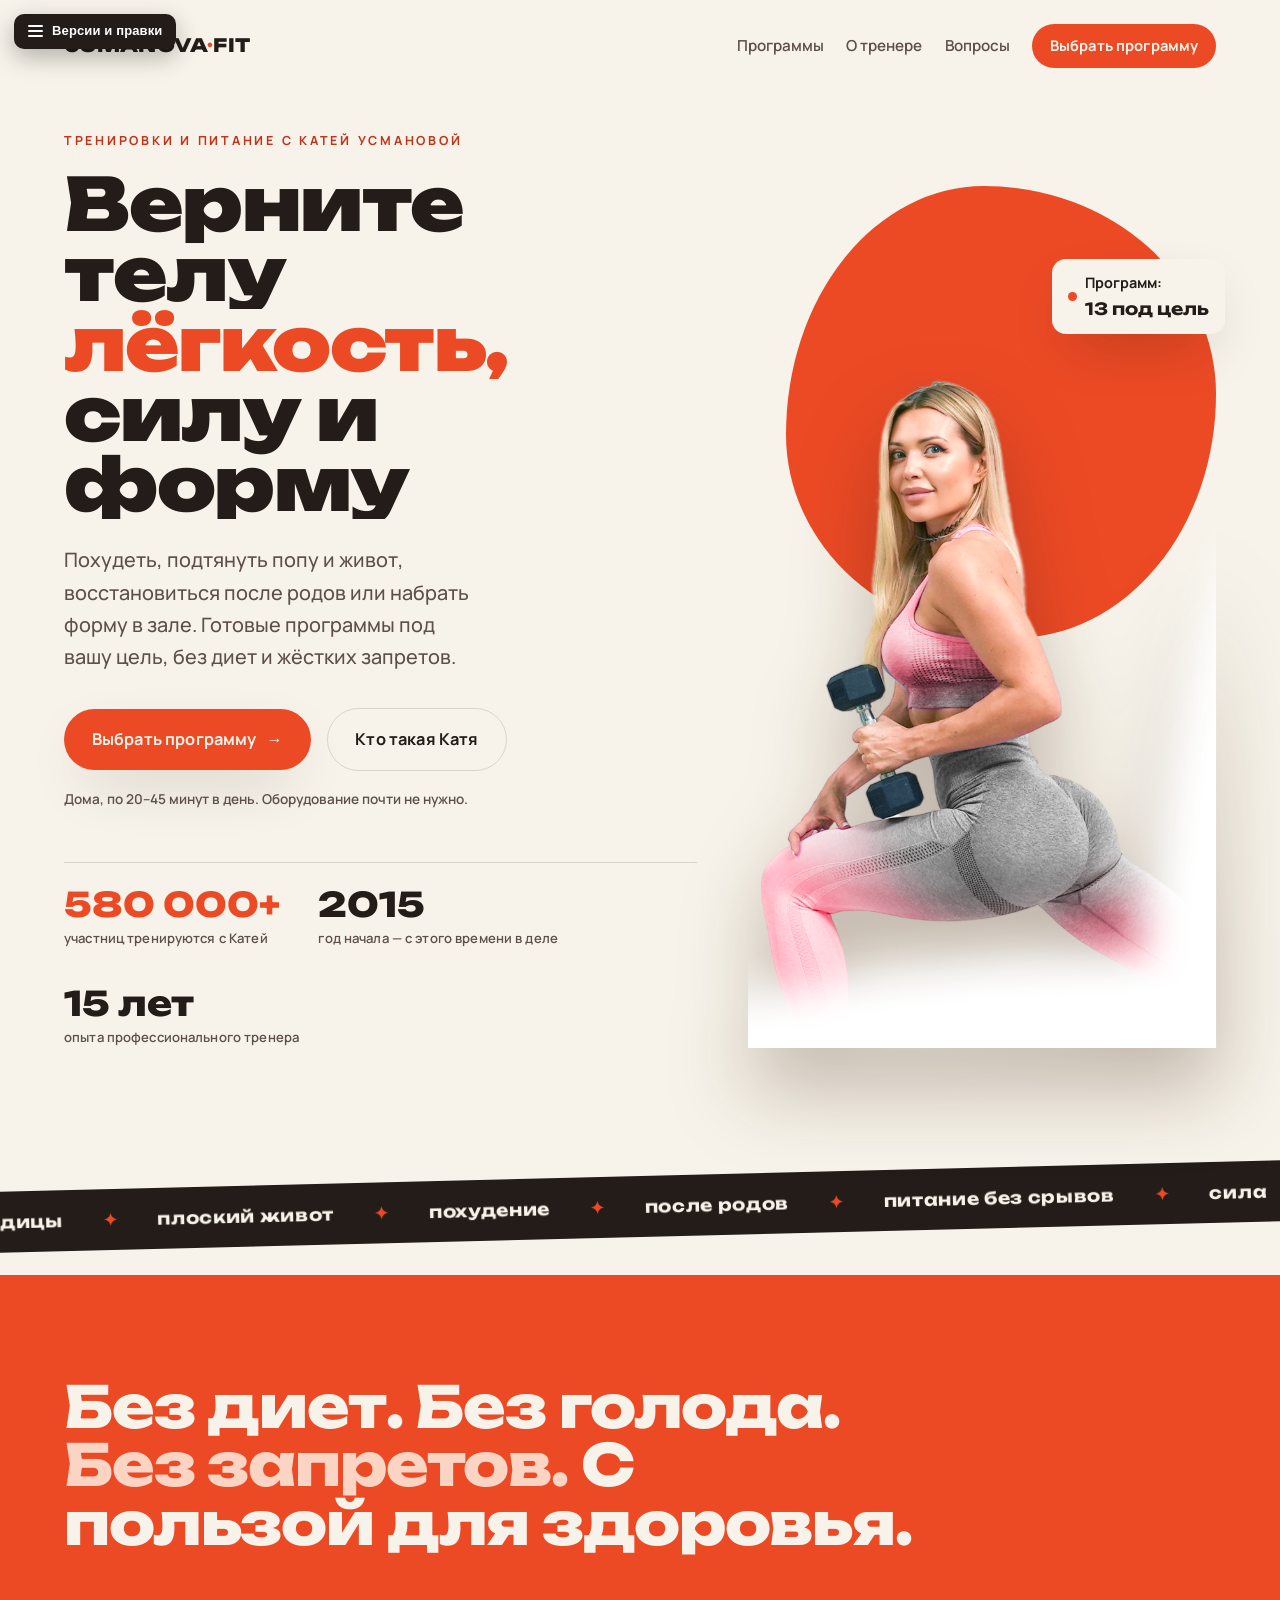
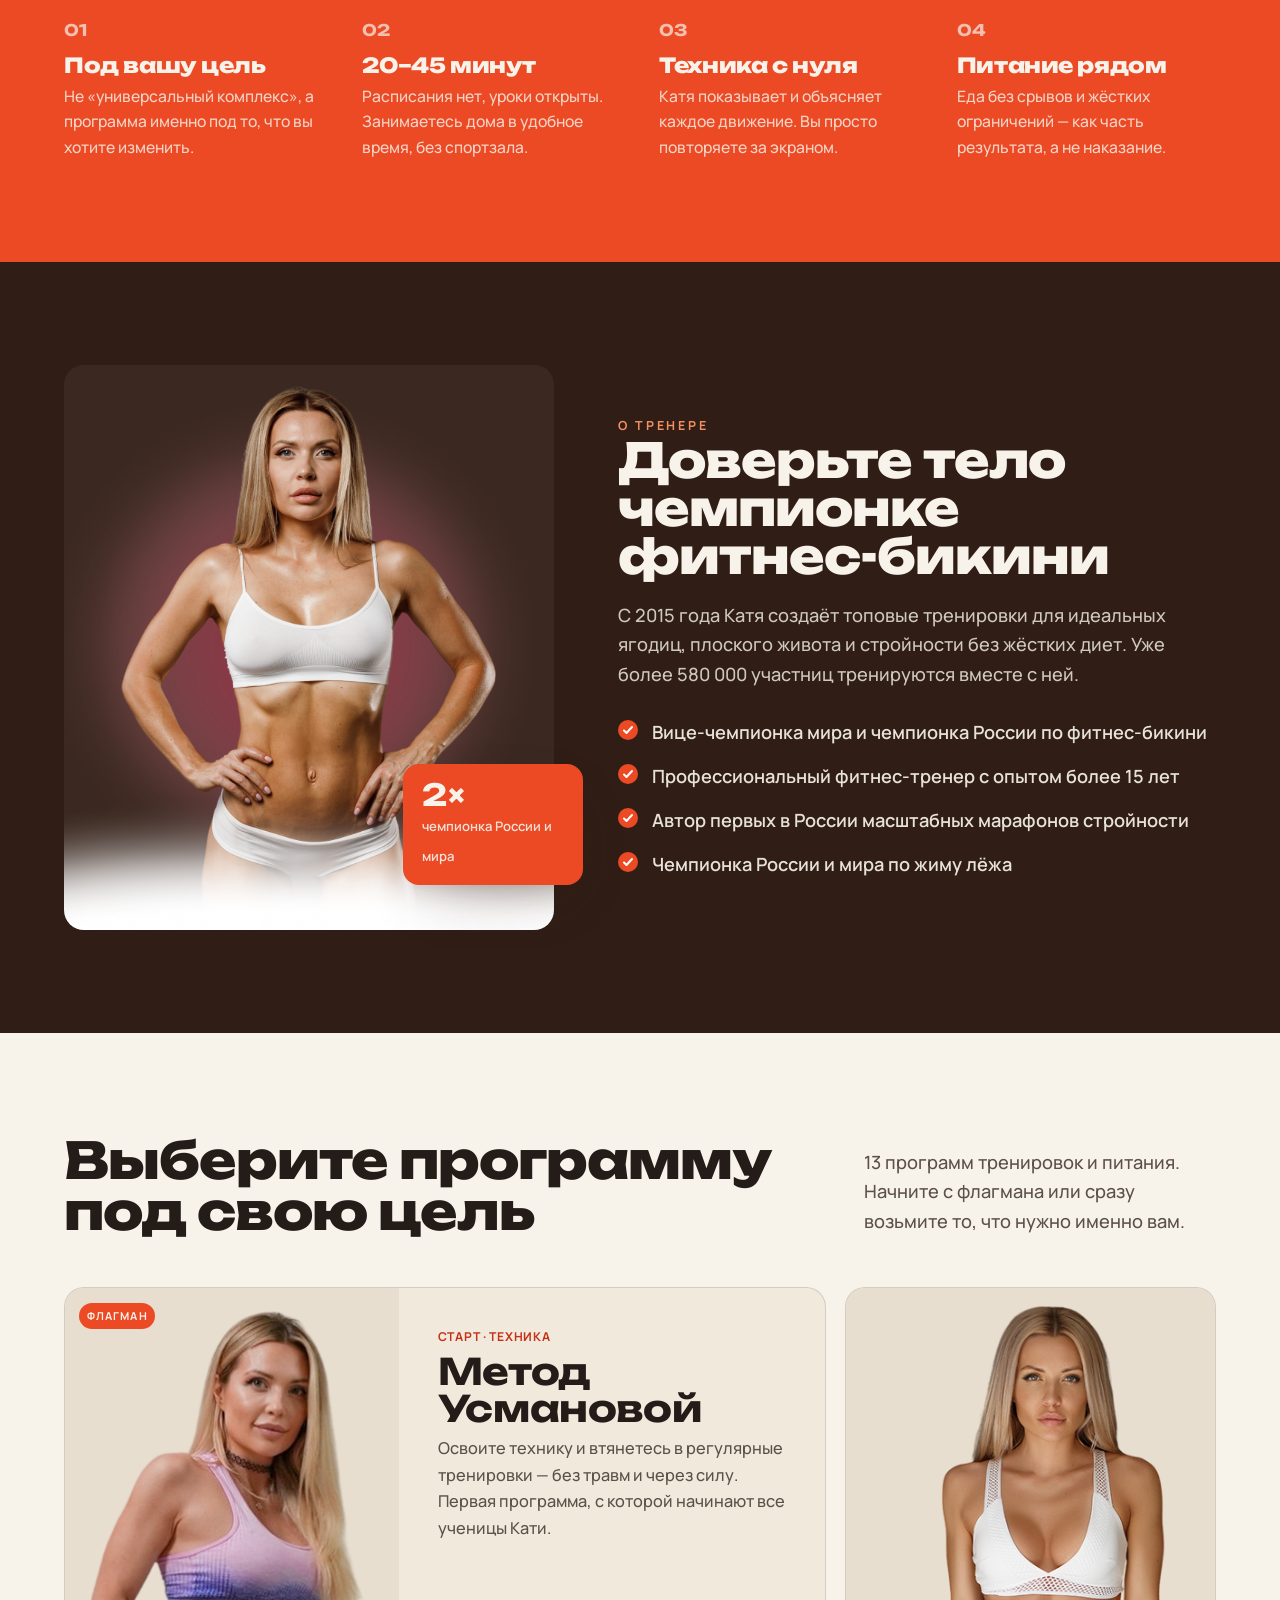
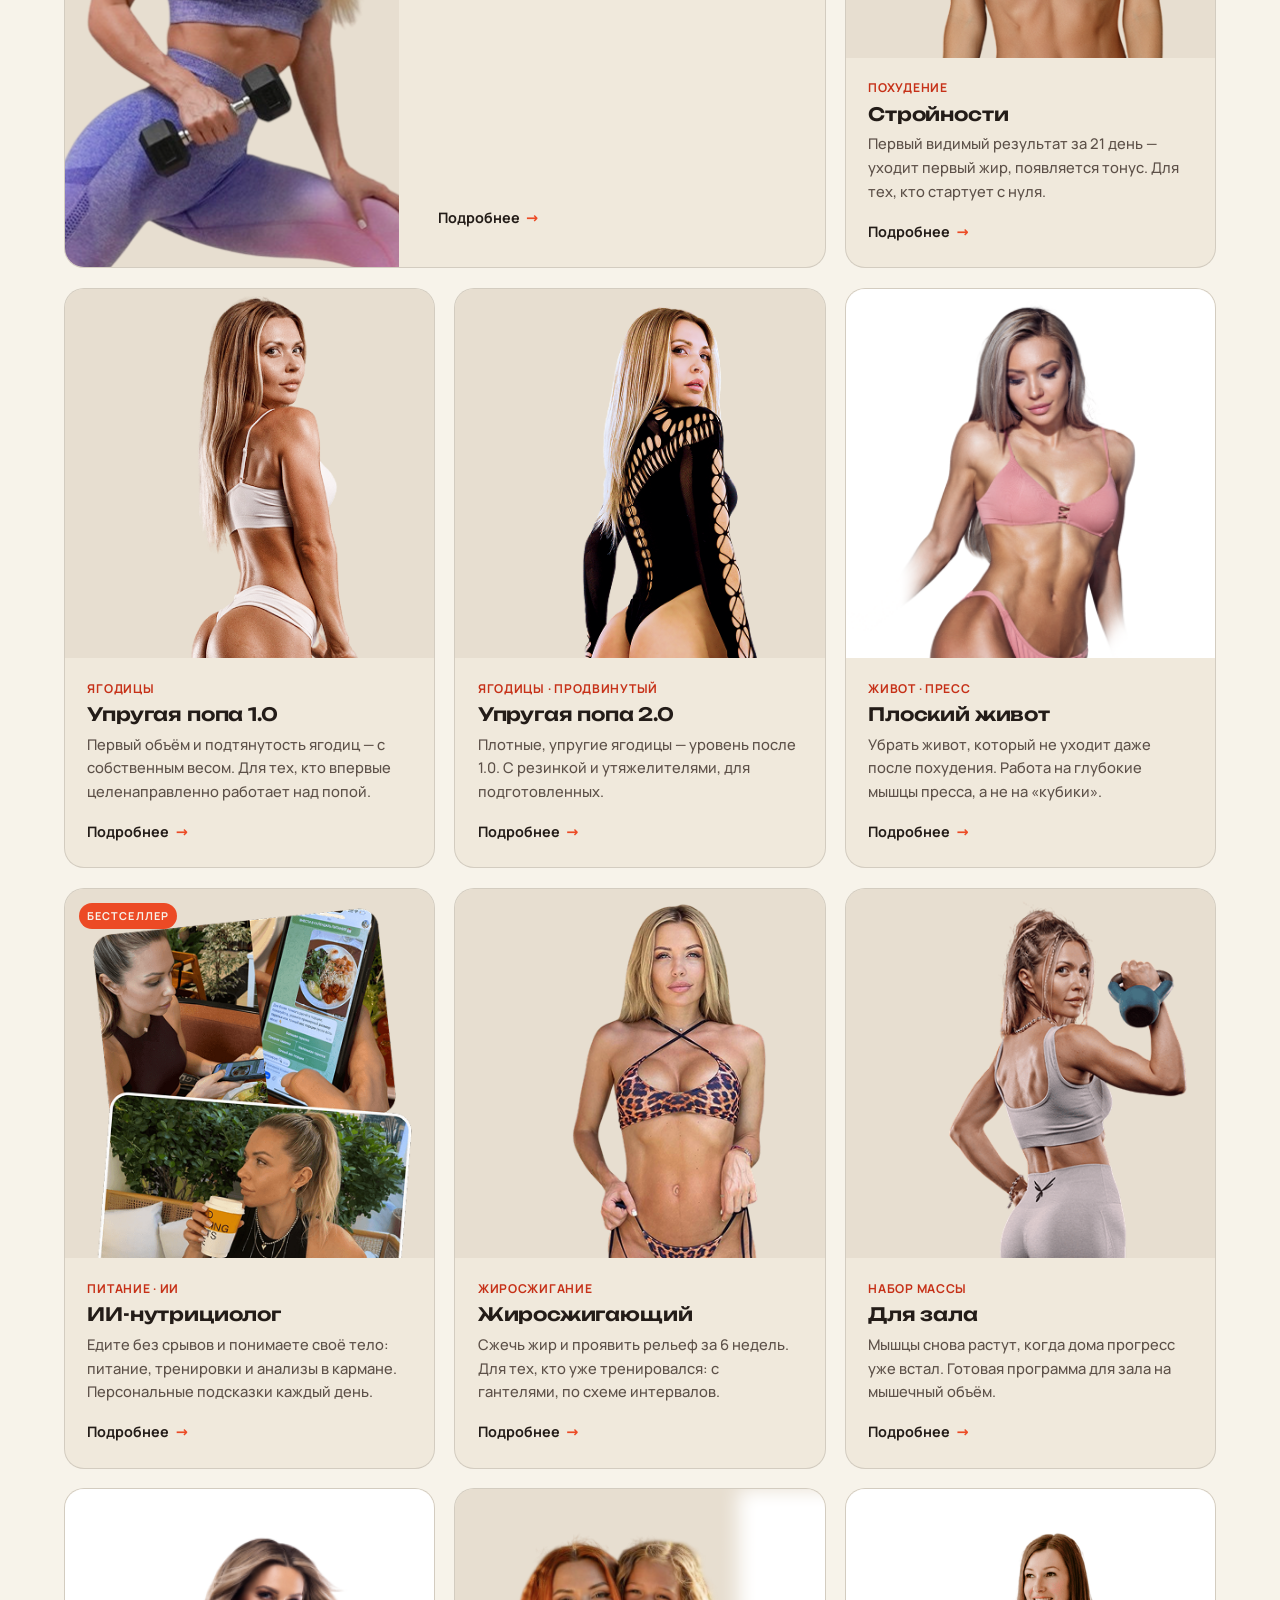
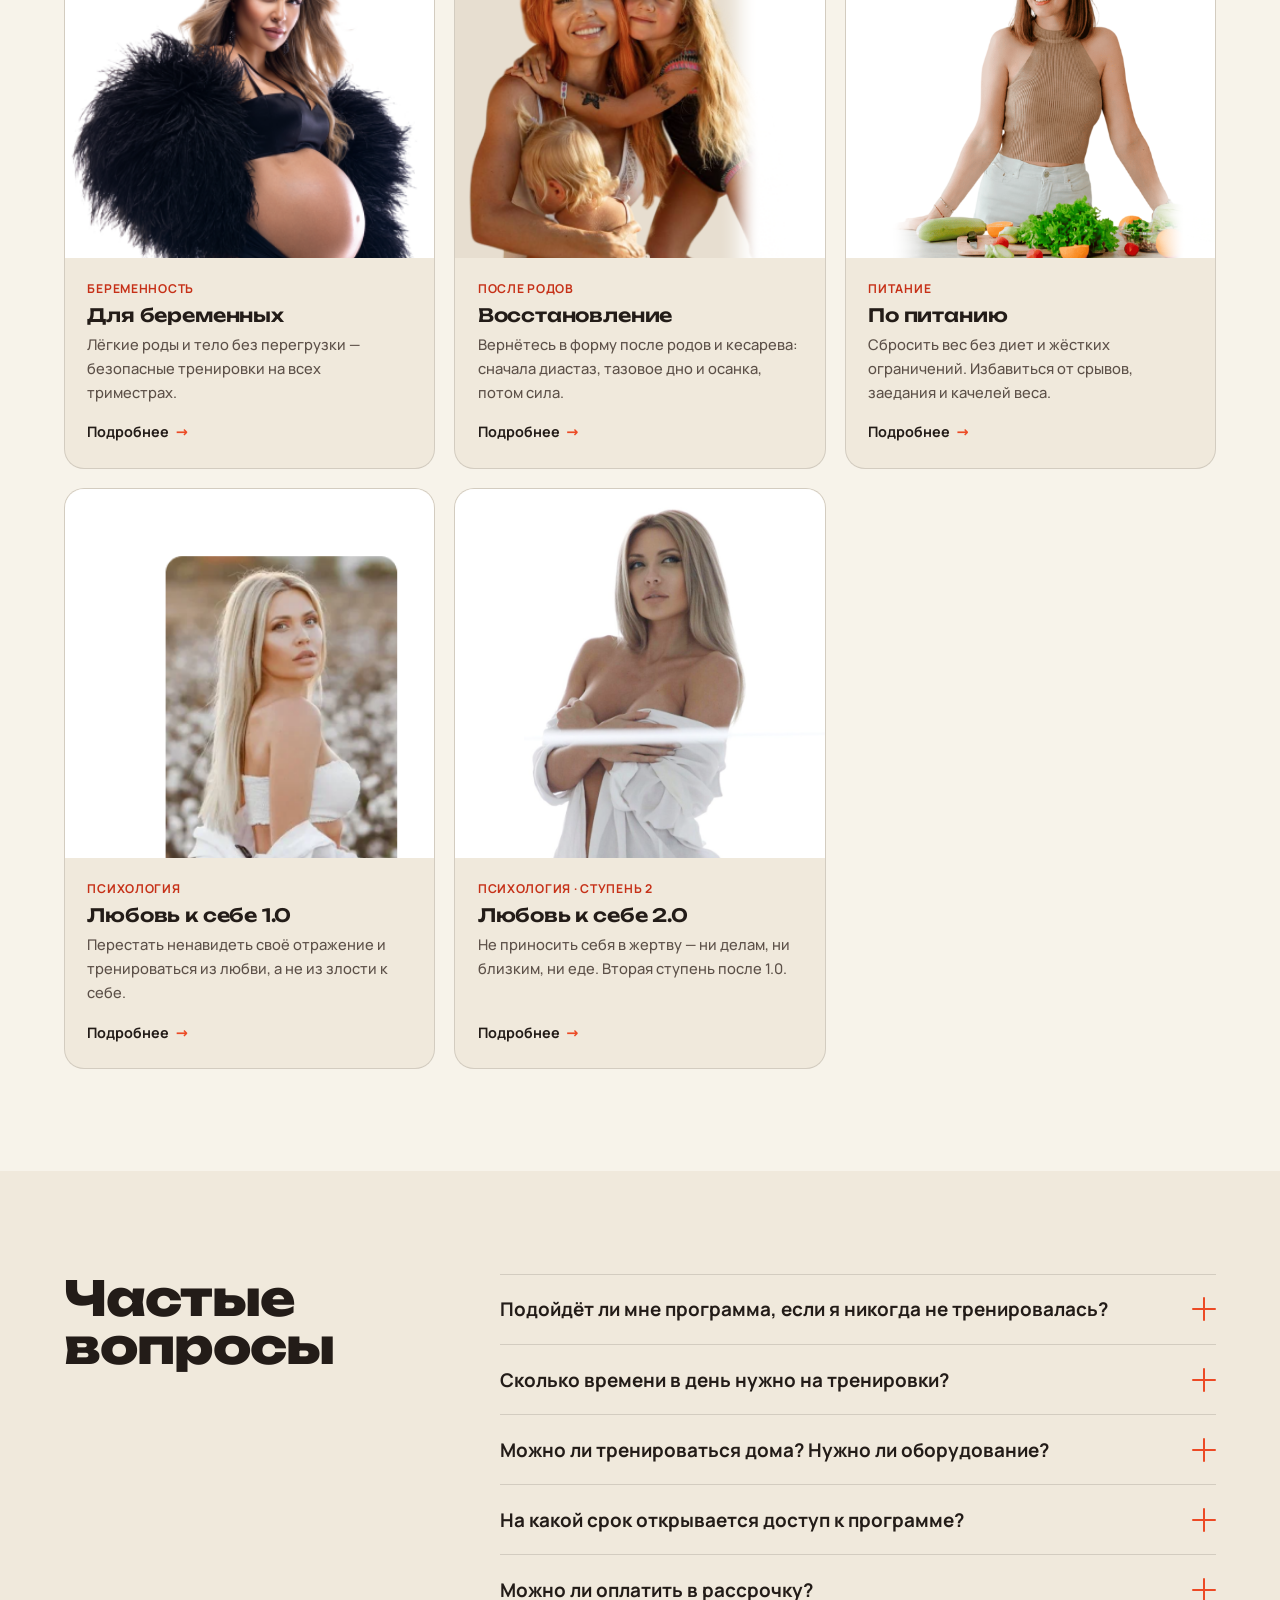
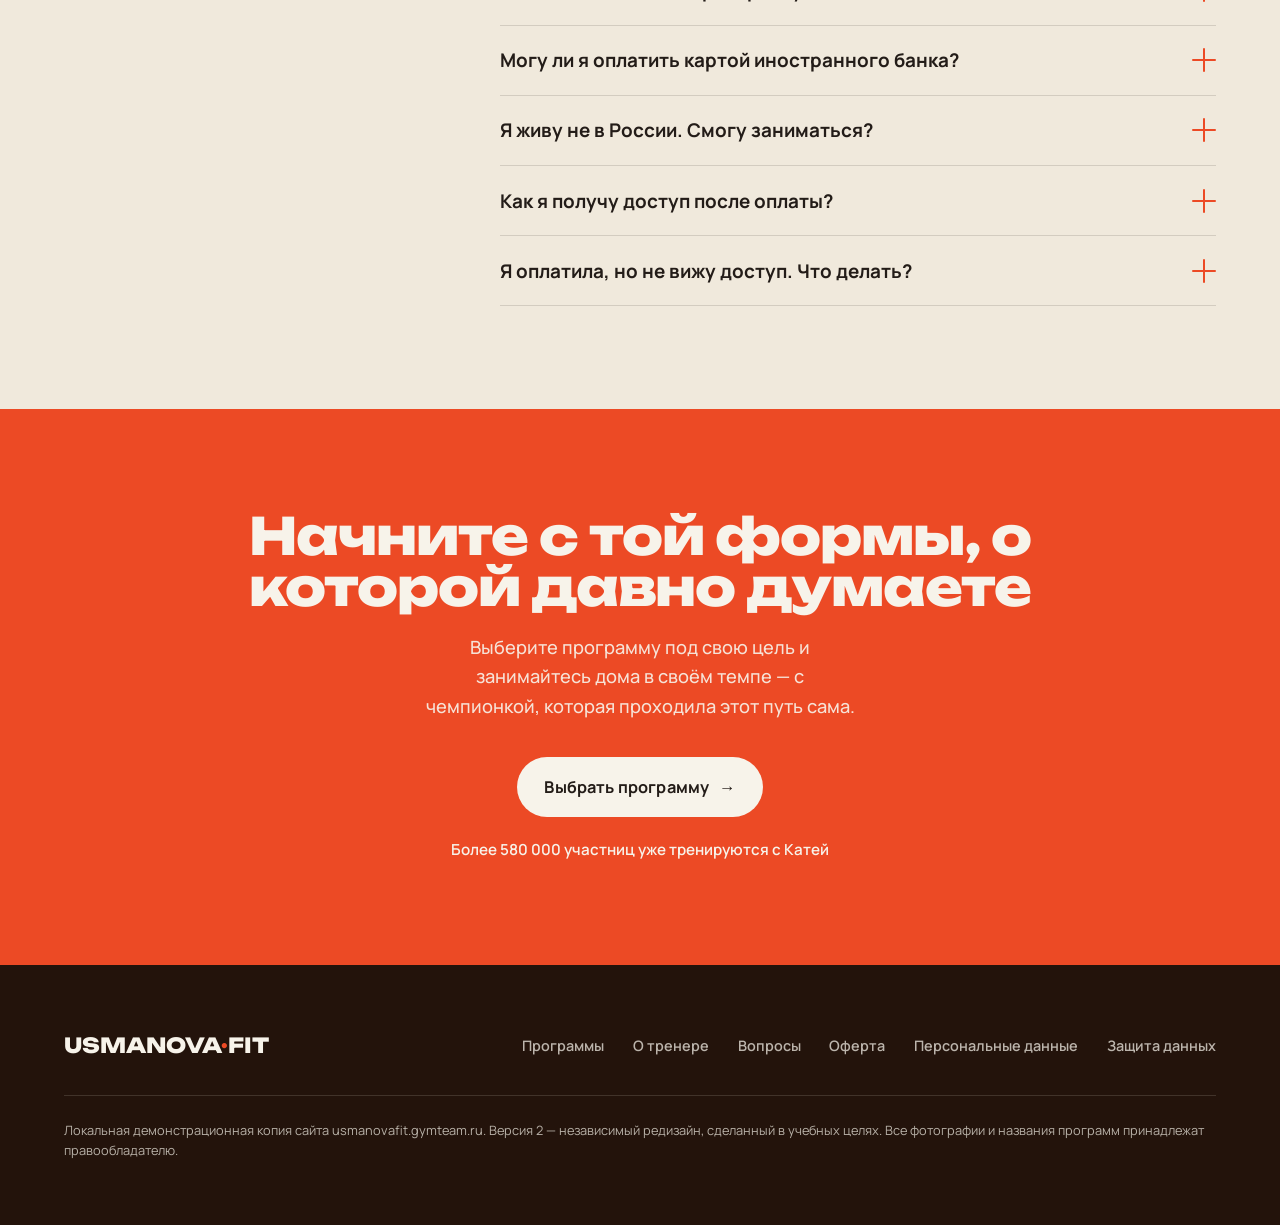
==== site/mainpage-v2.html @ 2be053d5 "Add offline mirror of usmanovafit landing plus redesigned v2 Mirror the usmanovafit.gymteam.ru landi" ====
<!DOCTYPE html>
<html lang="ru">
<head>
<meta charset="utf-8">
<meta name="viewport" content="width=device-width, initial-scale=1">
<title>USMANOVA·FIT — тренировки и питание с Катей Усмановой</title>
<meta name="description" content="Программы домашних тренировок и питания под вашу цель: похудеть, подтянуть тело, восстановиться после родов. Без диет и запретов.">
<link rel="stylesheet" href="assets/fonts/fonts.css">
<link rel="stylesheet" href="assets/v2/style.css">
</head>
<body>

<!-- ============ TOP BAR ============ -->
<header class="wrap topbar">
  <a href="#top" class="brand">USMANOVA<span>·</span>FIT</a>
  <nav class="topbar__cta">
    <a href="#programs" class="topbar__link">Программы</a>
    <a href="#about" class="topbar__link">О тренере</a>
    <a href="#faq" class="topbar__link">Вопросы</a>
    <a href="#programs" class="btn btn--flame" style="padding:.7em 1.2em; font-size:.92rem">Выбрать программу</a>
  </nav>
</header>

<!-- ============ HERO ============ -->
<section class="hero wrap" id="top">
  <div class="hero__grid">
    <div class="hero__copy">
      <p class="eyebrow rv">Тренировки и питание с Катей Усмановой</p>
      <h1 class="hero__title" style="margin-top:1.1rem">
        <span class="line rv"><span>Верните телу</span></span>
        <span class="line rv rv-d1"><span class="flame">лёгкость,</span></span>
        <span class="line rv rv-d2"><span>силу и форму</span></span>
      </h1>
      <p class="hero__lead rv rv-d2">Похудеть, подтянуть попу и живот, восстановиться после родов или набрать форму в зале. Готовые программы под вашу цель, без диет и жёстких запретов.</p>
      <div class="hero__actions rv rv-d3">
        <a href="#programs" class="btn btn--flame">Выбрать программу <span class="btn__arrow">→</span></a>
        <a href="#about" class="btn btn--ghost">Кто такая Катя</a>
      </div>
      <p class="hero__note rv rv-d3">Дома, по 20–45 минут в день. Оборудование почти не нужно.</p>
      <div class="hero__stats rv rv-d3">
        <div class="stat"><div class="stat__num flame">580 000+</div><div class="stat__lbl">участниц тренируются с Катей</div></div>
        <div class="stat"><div class="stat__num">2015</div><div class="stat__lbl">год начала — с этого времени в деле</div></div>
        <div class="stat"><div class="stat__num">15 лет</div><div class="stat__lbl">опыта профессионального тренера</div></div>
      </div>
    </div>
    <div class="hero__media rv rv-d1">
      <div class="hero__blob"></div>
      <div class="hero__tag"><span class="dot"></span><span>Программ:<br><b>13 под цель</b></span></div>
      <img class="hero__ph" src="assets/fs-thb01.getcourse.ru/thumb_4242dff038.png" alt="Катя Усманова выполняет выпад с гантелей">
    </div>
  </div>
</section>

<!-- ============ MARQUEE ============ -->
<div class="marq" aria-hidden="true">
  <div class="marq__row">
    <span>ягодицы</span><span>плоский живот</span><span>похудение</span><span>после родов</span><span>питание без срывов</span><span>сила</span><span>лёгкость</span>
    <span>ягодицы</span><span>плоский живот</span><span>похудение</span><span>после родов</span><span>питание без срывов</span><span>сила</span><span>лёгкость</span>
  </div>
</div>

<!-- ============ MANIFESTO ============ -->
<section class="manifesto">
  <div class="wrap">
    <h2 class="manifesto__big rv">Без диет. Без голода. <span class="u">Без запретов.</span> С пользой для здоровья.</h2>
    <div class="manifesto__grid">
      <div class="mcard rv rv-d1"><div class="mcard__n">01</div><h3>Под вашу цель</h3><p>Не «универсальный комплекс», а программа именно под то, что вы хотите изменить.</p></div>
      <div class="mcard rv rv-d1"><div class="mcard__n">02</div><h3>20–45 минут</h3><p>Расписания нет, уроки открыты. Занимаетесь дома в удобное время, без спортзала.</p></div>
      <div class="mcard rv rv-d2"><div class="mcard__n">03</div><h3>Техника с нуля</h3><p>Катя показывает и объясняет каждое движение. Вы просто повторяете за экраном.</p></div>
      <div class="mcard rv rv-d2"><div class="mcard__n">04</div><h3>Питание рядом</h3><p>Еда без срывов и жёстких ограничений — как часть результата, а не наказание.</p></div>
    </div>
  </div>
</section>

<!-- ============ ABOUT ============ -->
<section class="about" id="about">
  <div class="wrap about__grid">
    <div class="about__media rv">
      <img class="about__ph" src="assets/fs-thb01.getcourse.ru/thumb_481964f1ff.png" alt="Портрет Кати Усмановой">
      <div class="about__badge"><b>2×</b><span>чемпионка России и мира</span></div>
    </div>
    <div class="about__copy">
      <p class="eyebrow rv" style="color:oklch(0.75 0.14 45)">О тренере</p>
      <h2 class="rv">Доверьте тело чемпионке фитнес-бикини</h2>
      <p class="about__lead rv rv-d1">С 2015 года Катя создаёт топовые тренировки для идеальных ягодиц, плоского живота и стройности без жёстких диет. Уже более 580 000 участниц тренируются вместе с ней.</p>
      <ul class="creds">
        <li class="rv rv-d1"><svg width="20" height="20" viewBox="0 0 20 20" fill="none"><circle cx="10" cy="10" r="10" fill="oklch(0.635 0.205 34)"/><path d="M6 10.5l2.5 2.5L14 7" stroke="#fff" stroke-width="2" stroke-linecap="round" stroke-linejoin="round"/></svg>Вице-чемпионка мира и чемпионка России по фитнес-бикини</li>
        <li class="rv rv-d1"><svg width="20" height="20" viewBox="0 0 20 20" fill="none"><circle cx="10" cy="10" r="10" fill="oklch(0.635 0.205 34)"/><path d="M6 10.5l2.5 2.5L14 7" stroke="#fff" stroke-width="2" stroke-linecap="round" stroke-linejoin="round"/></svg>Профессиональный фитнес-тренер с опытом более 15 лет</li>
        <li class="rv rv-d2"><svg width="20" height="20" viewBox="0 0 20 20" fill="none"><circle cx="10" cy="10" r="10" fill="oklch(0.635 0.205 34)"/><path d="M6 10.5l2.5 2.5L14 7" stroke="#fff" stroke-width="2" stroke-linecap="round" stroke-linejoin="round"/></svg>Автор первых в России масштабных марафонов стройности</li>
        <li class="rv rv-d2"><svg width="20" height="20" viewBox="0 0 20 20" fill="none"><circle cx="10" cy="10" r="10" fill="oklch(0.635 0.205 34)"/><path d="M6 10.5l2.5 2.5L14 7" stroke="#fff" stroke-width="2" stroke-linecap="round" stroke-linejoin="round"/></svg>Чемпионка России и мира по жиму лёжа</li>
      </ul>
    </div>
  </div>
</section>

<!-- ============ PROGRAMS ============ -->
<section class="programs wrap" id="programs">
  <a id="form" style="position:relative; top:-90px"></a>
  <div class="sec-head">
    <h2 class="rv">Выберите программу под свою цель</h2>
    <p class="rv rv-d1">13 программ тренировок и питания. Начните с флагмана или сразу возьмите то, что нужно именно вам.</p>
  </div>
  <div class="pgrid">

    <a class="pcard pcard--flag rv" href="maysale2026_7-v2.html">
      <div class="pcard__media"><span class="pcard__tag pcard__tag--flame">Флагман</span>
        <img src="assets/fs.getcourse.ru/fileservice/file/download/a/934144/sc/129/h/9993958238de93cfb42027db3748b8fe.png" alt="Метод Усмановой"></div>
      <div class="pcard__body">
        <div class="pcard__goal">Старт · техника</div>
        <h3>Метод Усмановой</h3>
        <p>Освоите технику и втянетесь в регулярные тренировки — без травм и через силу. Первая программа, с которой начинают все ученицы Кати.</p>
        <span class="pcard__more">Подробнее <span class="a">→</span></span>
      </div>
    </a>

    <a class="pcard pcard--wide rv rv-d1" href="maysale2026_7-v2.html">
      <div class="pcard__media">
        <img src="assets/fs.getcourse.ru/fileservice/file/download/a/934144/sc/243/h/b425fe3374dfff385aa5305db7156a5f.png" alt="Марафон Стройности"></div>
      <div class="pcard__body"><div class="pcard__goal">Похудение</div><h3>Стройности</h3>
        <p>Первый видимый результат за 21 день — уходит первый жир, появляется тонус. Для тех, кто стартует с нуля.</p>
        <span class="pcard__more">Подробнее <span class="a">→</span></span></div>
    </a>

    <a class="pcard rv" href="maysale2026_7-v2.html">
      <div class="pcard__media"><img src="assets/fs.getcourse.ru/fileservice/file/download/a/934144/sc/265/h/d8acf94578d7aa9c71f7b487c818a4b4.png" alt="Упругая попа 1.0"></div>
      <div class="pcard__body"><div class="pcard__goal">Ягодицы</div><h3>Упругая попа 1.0</h3>
        <p>Первый объём и подтянутость ягодиц — с собственным весом. Для тех, кто впервые целенаправленно работает над попой.</p>
        <span class="pcard__more">Подробнее <span class="a">→</span></span></div>
    </a>

    <a class="pcard rv rv-d1" href="maysale2026_7-v2.html">
      <div class="pcard__media"><img src="assets/fs.getcourse.ru/fileservice/file/download/a/934144/sc/115/h/24010713a536c083b2ec7afd7c1d1a14.png" alt="Упругая попа 2.0"></div>
      <div class="pcard__body"><div class="pcard__goal">Ягодицы · продвинутый</div><h3>Упругая попа 2.0</h3>
        <p>Плотные, упругие ягодицы — уровень после 1.0. С резинкой и утяжелителями, для подготовленных.</p>
        <span class="pcard__more">Подробнее <span class="a">→</span></span></div>
    </a>

    <a class="pcard rv rv-d2" href="maysale2026_7-v2.html">
      <div class="pcard__media"><img src="assets/fs.getcourse.ru/fileservice/file/download/a/934144/sc/284/h/9c599cbd2f0e39fa1bd12c09072e4db2.png" alt="Плоский живот"></div>
      <div class="pcard__body"><div class="pcard__goal">Живот · пресс</div><h3>Плоский живот</h3>
        <p>Убрать живот, который не уходит даже после похудения. Работа на глубокие мышцы пресса, а не на «кубики».</p>
        <span class="pcard__more">Подробнее <span class="a">→</span></span></div>
    </a>

    <a class="pcard pcard--wide rv" href="maysale2026_7-v2.html">
      <div class="pcard__media"><span class="pcard__tag pcard__tag--flame">Бестселлер</span>
        <img src="assets/fs.getcourse.ru/fileservice/file/download/a/934144/sc/104/h/468c85a2ea7c865ae30349257111fd6f.png" alt="ИИ-нутрициолог"></div>
      <div class="pcard__body"><div class="pcard__goal">Питание · ИИ</div><h3>ИИ-нутрициолог</h3>
        <p>Едите без срывов и понимаете своё тело: питание, тренировки и анализы в кармане. Персональные подсказки каждый день.</p>
        <span class="pcard__more">Подробнее <span class="a">→</span></span></div>
    </a>

    <a class="pcard rv rv-d1" href="maysale2026_7-v2.html">
      <div class="pcard__media"><img src="assets/fs.getcourse.ru/fileservice/file/download/a/934144/sc/351/h/4bbdff61ee6ece8379588a12d384bcf1.png" alt="Жиросжигающий"></div>
      <div class="pcard__body"><div class="pcard__goal">Жиросжигание</div><h3>Жиросжигающий</h3>
        <p>Сжечь жир и проявить рельеф за 6 недель. Для тех, кто уже тренировался: с гантелями, по схеме интервалов.</p>
        <span class="pcard__more">Подробнее <span class="a">→</span></span></div>
    </a>

    <a class="pcard rv rv-d2" href="maysale2026_7-v2.html">
      <div class="pcard__media"><img src="assets/fs.getcourse.ru/fileservice/file/download/a/934144/sc/182/h/8261c10bf388dcc255c1368cf0ada516.png" alt="Программа для зала"></div>
      <div class="pcard__body"><div class="pcard__goal">Набор массы</div><h3>Для зала</h3>
        <p>Мышцы снова растут, когда дома прогресс уже встал. Готовая программа для зала на мышечный объём.</p>
        <span class="pcard__more">Подробнее <span class="a">→</span></span></div>
    </a>

    <a class="pcard rv" href="maysale2026_7-v2.html">
      <div class="pcard__media"><img src="assets/fs.getcourse.ru/fileservice/file/download/a/934144/sc/389/h/670dcb85eab5786fd01def671ea3da4f.png" alt="Для беременных"></div>
      <div class="pcard__body"><div class="pcard__goal">Беременность</div><h3>Для беременных</h3>
        <p>Лёгкие роды и тело без перегрузки — безопасные тренировки на всех триместрах.</p>
        <span class="pcard__more">Подробнее <span class="a">→</span></span></div>
    </a>

    <a class="pcard rv rv-d1" href="maysale2026_7-v2.html">
      <div class="pcard__media"><img src="assets/fs.getcourse.ru/fileservice/file/download/a/934144/sc/97/h/b88878684e2c798665d456e839aae6c7.png" alt="Восстановление после родов"></div>
      <div class="pcard__body"><div class="pcard__goal">После родов</div><h3>Восстановление</h3>
        <p>Вернётесь в форму после родов и кесарева: сначала диастаз, тазовое дно и осанка, потом сила.</p>
        <span class="pcard__more">Подробнее <span class="a">→</span></span></div>
    </a>

    <a class="pcard rv rv-d2" href="maysale2026_7-v2.html">
      <div class="pcard__media"><img src="assets/fs.getcourse.ru/fileservice/file/download/a/934144/sc/187/h/8471238dd04bfc42ccdcc32a9607164f.png" alt="Курс по питанию"></div>
      <div class="pcard__body"><div class="pcard__goal">Питание</div><h3>По питанию</h3>
        <p>Сбросить вес без диет и жёстких ограничений. Избавиться от срывов, заедания и качелей веса.</p>
        <span class="pcard__more">Подробнее <span class="a">→</span></span></div>
    </a>

    <a class="pcard rv" href="maysale2026_7-v2.html">
      <div class="pcard__media"><img src="assets/fs.getcourse.ru/fileservice/file/download/a/934144/sc/223/h/9c1c658f32e34dff3aa500d44a2a6e00.png" alt="Любовь к себе 1.0"></div>
      <div class="pcard__body"><div class="pcard__goal">Психология</div><h3>Любовь к себе 1.0</h3>
        <p>Перестать ненавидеть своё отражение и тренироваться из любви, а не из злости к себе.</p>
        <span class="pcard__more">Подробнее <span class="a">→</span></span></div>
    </a>

    <a class="pcard rv rv-d1" href="maysale2026_7-v2.html">
      <div class="pcard__media"><img src="assets/fs.getcourse.ru/fileservice/file/download/a/934144/sc/417/h/aa1e13d1be6e5c91fae1b4ea930dba97.png" alt="Любовь к себе 2.0"></div>
      <div class="pcard__body"><div class="pcard__goal">Психология · ступень 2</div><h3>Любовь к себе 2.0</h3>
        <p>Не приносить себя в жертву — ни делам, ни близким, ни еде. Вторая ступень после 1.0.</p>
        <span class="pcard__more">Подробнее <span class="a">→</span></span></div>
    </a>

  </div>
</section>

<!-- ============ FAQ ============ -->
<section class="faq" id="faq">
  <div class="wrap faq__grid">
    <h2 class="rv">Частые<br>вопросы</h2>
    <div class="acc rv rv-d1">
      <div class="acc__item"><button class="acc__q">Подойдёт ли мне программа, если я никогда не тренировалась?<span class="acc__ico"></span></button>
        <div class="acc__panel"><div><p>Да. Есть программы для старта с нуля — например, Метод Усмановой и Стройности. Катя показывает и объясняет каждое движение, вы просто повторяете за экраном.</p></div></div></div>
      <div class="acc__item"><button class="acc__q">Сколько времени в день нужно на тренировки?<span class="acc__ico"></span></button>
        <div class="acc__panel"><div><p>От 20 до 45 минут. Жёсткого расписания нет — уроки открыты, включаете в любое удобное время.</p></div></div></div>
      <div class="acc__item"><button class="acc__q">Можно ли тренироваться дома? Нужно ли оборудование?<span class="acc__ico"></span></button>
        <div class="acc__panel"><div><p>Да, всё рассчитано на дом. Большинство программ — с собственным весом; для некоторых пригодятся резинка, гантели или утяжелители.</p></div></div></div>
      <div class="acc__item"><button class="acc__q">На какой срок открывается доступ к программе?<span class="acc__ico"></span></button>
        <div class="acc__panel"><div><p>Доступ открывается надолго — точный срок указан в описании каждой программы. Уроки остаются с вами на всё это время.</p></div></div></div>
      <div class="acc__item"><button class="acc__q">Можно ли оплатить в рассрочку?<span class="acc__ico"></span></button>
        <div class="acc__panel"><div><p>Да, стоимость можно разбить на несколько платежей — вариант рассрочки доступен при оформлении.</p></div></div></div>
      <div class="acc__item"><button class="acc__q">Могу ли я оплатить картой иностранного банка?<span class="acc__ico"></span></button>
        <div class="acc__panel"><div><p>Да, оплата картами иностранных банков поддерживается.</p></div></div></div>
      <div class="acc__item"><button class="acc__q">Я живу не в России. Смогу заниматься?<span class="acc__ico"></span></button>
        <div class="acc__panel"><div><p>Да, заниматься можно из любой страны — нужен только доступ в интернет.</p></div></div></div>
      <div class="acc__item"><button class="acc__q">Как я получу доступ после оплаты?<span class="acc__ico"></span></button>
        <div class="acc__panel"><div><p>Сразу после оплаты на почту придёт письмо с доступом в личный кабинет, где открываются уроки.</p></div></div></div>
      <div class="acc__item"><button class="acc__q">Я оплатила, но не вижу доступ. Что делать?<span class="acc__ico"></span></button>
        <div class="acc__panel"><div><p>Напишите в поддержку — быстро разберёмся и откроем доступ.</p></div></div></div>
    </div>
  </div>
</section>

<!-- ============ FINAL CTA ============ -->
<section class="final">
  <div class="wrap">
    <h2 class="rv">Начните с той формы, о которой давно думаете</h2>
    <p class="rv rv-d1">Выберите программу под свою цель и занимайтесь дома в своём темпе — с чемпионкой, которая проходила этот путь сама.</p>
    <a href="#programs" class="btn btn--bone rv rv-d1">Выбрать программу <span class="btn__arrow">→</span></a>
    <small class="rv rv-d2">Более 580 000 участниц уже тренируются с Катей</small>
  </div>
</section>

<!-- ============ FOOTER ============ -->
<footer class="foot">
  <div class="wrap">
    <div class="foot__top">
      <div class="foot__brand">USMANOVA<span>·</span>FIT</div>
      <nav class="foot__links">
        <a href="#programs">Программы</a>
        <a href="#about">О тренере</a>
        <a href="#faq">Вопросы</a>
        <a href="oferta_fitnes-v2.html">Оферта</a>
        <a href="personaldata-v2.html">Персональные данные</a>
        <a href="protection_fitnes-v2.html">Защита данных</a>
      </nav>
    </div>
    <div class="foot__legal">
      Локальная демонстрационная копия сайта usmanovafit.gymteam.ru. Версия&nbsp;2 — независимый редизайн, сделанный в учебных целях. Все фотографии и названия программ принадлежат правообладателю.
    </div>
  </div>
</footer>

<!-- ============ SITE MENU (versions + changes) ============ -->
<div id="siteMenu" class="smenu">
  <button class="smenu__toggle" type="button" aria-label="Версии и правки">
    <span class="smenu__bars"><i></i><i></i><i></i></span> Версии и правки
  </button>
  <div class="smenu__panel">
    <div class="smenu__label">Версия лендинга</div>
    <div class="smenu__versions">
      <a class="smenu__ver" data-v="1" href="mainpage.html">V1<small>Копия оригинала</small></a>
      <a class="smenu__ver" data-v="2" href="mainpage-v2.html">V2<small>Редизайн</small></a>
    </div>
    <div class="smenu__label">Отличия от оригинала</div>
    <ul class="smenu__list">
      <li><b>Плавная прокрутка</b> по якорям страницы.</li>
      <li><b>Фикс кнопки «Выбрать программу»</b> — на оригинале ведёт на несуществующий якорь <code>#form</code>; здесь добавлен якорь, кнопка прокручивает к программам.</li>
      <li><b>Починена модалка заказа</b> — на оригинале кнопки «Забрать набор» шлют форму на недоступный бэкенд; здесь показывается демо-подтверждение.</li>
      <li><b>V2 — полностью новый дизайн</b> лендинга (эта страница).</li>
    </ul>
  </div>
</div>

<script src="assets/v2/site.js"></script>
</body>
</html>
---- site/assets/fonts/fonts.css ----
/* Manrope cyrillic */
@font-face {
  font-family: 'Manrope';
  font-style: normal;
  font-weight: 400 800;
  font-display: swap;
  src: url(manrope-cyrillic.woff2) format('woff2');
  unicode-range: U+0301, U+0400-045F, U+0490-0491, U+04B0-04B1, U+2116;
}
/* Manrope latin */
@font-face {
  font-family: 'Manrope';
  font-style: normal;
  font-weight: 400 800;
  font-display: swap;
  src: url(manrope-latin.woff2) format('woff2');
  unicode-range: U+0000-00FF, U+0131, U+0152-0153, U+02BB-02BC, U+02C6, U+02DA, U+02DC, U+0304, U+0308, U+0329, U+2000-206F, U+20AC, U+2122, U+2191, U+2193, U+2212, U+2215, U+FEFF, U+FFFD;
}
/* Unbounded cyrillic */
@font-face {
  font-family: 'Unbounded';
  font-style: normal;
  font-weight: 400 900;
  font-display: swap;
  src: url(unbounded-cyrillic.woff2) format('woff2');
  unicode-range: U+0301, U+0400-045F, U+0490-0491, U+04B0-04B1, U+2116;
}
/* Unbounded latin */
@font-face {
  font-family: 'Unbounded';
  font-style: normal;
  font-weight: 400 900;
  font-display: swap;
  src: url(unbounded-latin.woff2) format('woff2');
  unicode-range: U+0000-00FF, U+0131, U+0152-0153, U+02BB-02BC, U+02C6, U+02DA, U+02DC, U+0304, U+0308, U+0329, U+2000-206F, U+20AC, U+2122, U+2191, U+2193, U+2212, U+2215, U+FEFF, U+FFFD;
}
---- site/assets/v2/style.css ----
@import url("menu.css");
/* ============ tokens ============ */
:root{
  --bone:      oklch(0.965 0.013 85);
  --bone-2:    oklch(0.935 0.018 82);
  --bone-3:    oklch(0.905 0.022 80);
  --ink:       oklch(0.235 0.014 55);
  --ink-soft:  oklch(0.44 0.02 55);
  --flame:     oklch(0.635 0.205 34);
  --flame-deep:oklch(0.545 0.19 32);
  --flame-tint:oklch(0.9 0.05 45);
  --espresso:  oklch(0.255 0.032 45);
  --espresso-2:oklch(0.205 0.03 45);
  --line:      oklch(0.235 0.014 55 / .14);
  --shadow:    0 22px 60px -24px oklch(0.235 0.05 45 / .45);
  --edge: clamp(1.15rem, 5vw, 6rem);
  --maxw: 1280px;
}
*{box-sizing:border-box}
html{scroll-behavior:smooth}
body{
  margin:0; background:var(--bone); color:var(--ink);
  font-family:"Manrope", system-ui, -apple-system, Arial, sans-serif;
  font-size:clamp(1rem,0.95rem + 0.25vw,1.14rem); line-height:1.62;
  -webkit-font-smoothing:antialiased; text-rendering:optimizeLegibility;
  overflow-x:hidden;
}
h1,h2,h3{font-family:"Unbounded", system-ui, sans-serif; margin:0; line-height:1.0; letter-spacing:-0.02em; font-weight:800}
p{margin:0}
a{color:inherit}
img{display:block; max-width:100%}
.wrap{max-width:var(--maxw); margin-inline:auto; padding-inline:var(--edge)}
.flame{color:var(--flame)}
.eyebrow{font-family:"Manrope"; font-weight:700; font-size:.78rem; letter-spacing:.22em;
  text-transform:uppercase; color:var(--flame-deep)}

/* ============ buttons ============ */
.btn{display:inline-flex; align-items:center; gap:.6em; border:0; cursor:pointer;
  font-family:"Manrope"; font-weight:700; font-size:1.02rem; letter-spacing:.01em;
  padding:1.05em 1.7em; border-radius:999px; text-decoration:none;
  transition:transform .5s cubic-bezier(.16,1,.3,1), background-color .25s, color .25s, box-shadow .5s cubic-bezier(.16,1,.3,1)}
.btn--flame{background:var(--flame); color:var(--bone); box-shadow:var(--shadow)}
.btn--flame:hover{background:var(--flame-deep); transform:translateY(-3px); box-shadow:0 30px 70px -26px oklch(0.545 0.19 32 / .6)}
.btn--ghost{background:transparent; color:var(--ink); border:1.5px solid var(--line)}
.btn--ghost:hover{border-color:var(--ink); transform:translateY(-3px)}
.btn--bone{background:var(--bone); color:var(--ink)}
.btn--bone:hover{transform:translateY(-3px); box-shadow:0 24px 60px -28px oklch(0 0 0 / .4)}
.btn__arrow{transition:transform .5s cubic-bezier(.16,1,.3,1)}
.btn:hover .btn__arrow{transform:translateX(4px)}

/* ============ top bar ============ */
.topbar{position:relative; z-index:5; display:flex; align-items:center; justify-content:space-between;
  padding-block:1.5rem; gap:1rem}
.brand{font-family:"Unbounded"; font-weight:800; font-size:1.15rem; letter-spacing:.02em; text-decoration:none}
.brand span{color:var(--flame)}
.topbar__cta{display:flex; align-items:center; gap:1.4rem}
.topbar__link{text-decoration:none; font-weight:600; font-size:.95rem; color:var(--ink-soft)}
.topbar__link:hover{color:var(--ink)}
@media(max-width:720px){ .topbar__link{display:none} }

/* ============ hero ============ */
.hero{position:relative; padding-top:clamp(1rem,3vw,2.5rem); padding-bottom:clamp(3rem,7vw,7rem)}
.hero__grid{display:grid; grid-template-columns:1.15fr .85fr; gap:clamp(1.5rem,4vw,4rem); align-items:center}
.hero__title{font-size:clamp(2.7rem,3.2vw + 2rem,6.2rem); font-weight:900; line-height:.96}
.hero__title .line{display:block; overflow:hidden}
.hero__title .line > span{display:block}
.hero__lead{margin-top:clamp(1.3rem,2vw,2rem); max-width:34ch; font-size:clamp(1.05rem,1rem + .3vw,1.25rem);
  color:var(--ink-soft); font-weight:500}
.hero__actions{margin-top:2.2rem; display:flex; flex-wrap:wrap; gap:.9rem 1rem; align-items:center}
.hero__note{margin-top:1.1rem; font-size:.85rem; color:var(--ink-soft); font-weight:600; opacity:.8}
.hero__stats{margin-top:clamp(2rem,4vw,3.2rem); display:flex; flex-wrap:wrap; gap:clamp(1.4rem,3vw,3rem);
  padding-top:1.6rem; border-top:1px solid var(--line)}
.stat__num{font-family:"Unbounded"; font-weight:800; font-size:clamp(1.5rem,1rem + 1.4vw,2.2rem); line-height:1}
.stat__lbl{font-size:.82rem; color:var(--ink-soft); font-weight:600; margin-top:.35rem; letter-spacing:.01em}
.hero__media{position:relative; align-self:stretch; min-height:clamp(340px,42vw,560px)}
.hero__blob{position:absolute; inset:auto 0 0 0; top:6%; left:8%; right:0;
  aspect-ratio:1/1.05; background:var(--flame); border-radius:46% 54% 47% 53% / 55% 46% 54% 45%;
  filter:none}
.hero__ph{position:absolute; z-index:2; bottom:0; left:50%; transform:translateX(-50%);
  width:min(112%,540px); filter:drop-shadow(0 40px 40px oklch(0.235 0.05 45 / .28))}
.hero__tag{position:absolute; z-index:3; right:-2%; top:14%; background:var(--bone); color:var(--ink);
  border-radius:14px; padding:.75rem 1rem; box-shadow:var(--shadow); font-weight:700; font-size:.9rem;
  display:flex; align-items:center; gap:.55rem}
.hero__tag b{font-family:"Unbounded"; font-size:1.05rem}
.hero__tag .dot{width:.55rem;height:.55rem;border-radius:50%;background:var(--flame)}
@media(max-width:880px){
  .hero__grid{grid-template-columns:1fr}
  .hero__media{order:-1; min-height:min(78vw,460px); margin-inline:auto; width:min(100%,460px)}
  .hero__lead{max-width:none}
}

/* ============ marquee ============ */
.marq{background:var(--ink); color:var(--bone); overflow:hidden; padding-block:1.05rem;
  transform:rotate(-1.4deg); margin-block:clamp(1rem,3vw,2.5rem); width:106%; margin-left:-3%}
.marq__row{display:flex; gap:2.5rem; white-space:nowrap; width:max-content; animation:scroll 34s linear infinite; will-change:transform}
.marq__row span{font-family:"Unbounded"; font-weight:700; font-size:1.05rem; letter-spacing:.04em; display:inline-flex; align-items:center; gap:2.5rem}
.marq__row span::after{content:"✦"; color:var(--flame)}
@keyframes scroll{to{transform:translateX(-50%)}}
@media(prefers-reduced-motion:reduce){ .marq__row{animation:none} }

/* ============ manifesto (drenched) ============ */
.manifesto{background:var(--flame); color:var(--bone); padding-block:clamp(3.5rem,8vw,7rem)}
.manifesto__big{font-size:clamp(2rem,3vw + 1.2rem,4.4rem); font-weight:800; max-width:16ch; line-height:1.02}
.manifesto__big .u{color:oklch(0.9 0.05 45)}
.manifesto__grid{margin-top:clamp(2.4rem,5vw,4rem); display:grid;
  grid-template-columns:repeat(auto-fit,minmax(220px,1fr)); gap:clamp(1.4rem,3vw,2.5rem)}
.mcard__n{font-family:"Unbounded"; font-weight:700; font-size:1rem; opacity:.7}
.mcard h3{font-size:1.3rem; margin-top:.7rem; margin-bottom:.5rem; color:var(--bone)}
.mcard p{color:oklch(0.965 0.013 85 / .82); font-size:.98rem; font-weight:500}

/* ============ about ============ */
.about{background:var(--espresso); color:var(--bone); padding-block:clamp(3.5rem,8vw,7.5rem)}
.about__grid{display:grid; grid-template-columns:.9fr 1.1fr; gap:clamp(2rem,5vw,5rem); align-items:center}
.about__media{position:relative}
.about__ph{width:100%; border-radius:20px; background:oklch(0.3 0.03 45)}
.about__badge{position:absolute; right:-6%; bottom:8%; background:var(--flame); color:var(--bone);
  border-radius:16px; padding:1rem 1.2rem; box-shadow:var(--shadow); max-width:180px}
.about__badge b{font-family:"Unbounded"; font-size:1.9rem; display:block; line-height:1}
.about__badge span{font-size:.82rem; font-weight:600; opacity:.9}
.about h2{font-size:clamp(1.9rem,2vw + 1.4rem,3.4rem); color:var(--bone); margin-bottom:1.3rem}
.about__lead{color:oklch(0.965 0.013 85 / .8); max-width:52ch; margin-bottom:1.8rem; font-weight:500}
.creds{list-style:none; margin:0; padding:0; display:grid; gap:.9rem}
.creds li{display:flex; gap:.9rem; align-items:flex-start; font-weight:600; color:oklch(0.965 0.013 85 / .92)}
.creds svg{flex:none; margin-top:.15rem}
@media(max-width:820px){ .about__grid{grid-template-columns:1fr} .about__media{max-width:400px} .about__badge{right:auto; left:8%} }

/* ============ programs ============ */
.programs{padding-block:clamp(3.5rem,8vw,7rem)}
.sec-head{display:flex; flex-wrap:wrap; align-items:end; justify-content:space-between; gap:1.2rem; margin-bottom:clamp(2rem,4vw,3.4rem)}
.sec-head h2{font-size:clamp(2rem,2.2vw + 1.4rem,3.8rem); max-width:16ch}
.sec-head p{color:var(--ink-soft); max-width:32ch; font-weight:500}
.pgrid{display:grid; grid-template-columns:repeat(12,1fr); gap:clamp(.9rem,1.5vw,1.4rem)}
.pcard{grid-column:span 4; background:var(--bone-2); border-radius:20px; overflow:hidden;
  display:flex; flex-direction:column; text-decoration:none; color:inherit; position:relative;
  border:1px solid var(--line);
  transition:transform .5s cubic-bezier(.16,1,.3,1), box-shadow .5s cubic-bezier(.16,1,.3,1), background-color .3s}
.pcard:hover{transform:translateY(-6px); box-shadow:var(--shadow); background:var(--bone)}
.pcard__media{aspect-ratio:1/1; background:var(--bone-3); position:relative; overflow:hidden}
.pcard__media img{width:100%; height:100%; object-fit:cover; object-position:top center;
  transition:transform .7s cubic-bezier(.16,1,.3,1)}
.pcard:hover .pcard__media img{transform:scale(1.05)}
.pcard__tag{position:absolute; top:.9rem; left:.9rem; z-index:2; background:var(--ink); color:var(--bone);
  font-size:.68rem; font-weight:700; letter-spacing:.1em; text-transform:uppercase; padding:.4em .7em; border-radius:999px}
.pcard__tag--flame{background:var(--flame)}
.pcard__body{padding:1.3rem 1.4rem 1.5rem; display:flex; flex-direction:column; flex:1}
.pcard__goal{font-size:.76rem; font-weight:700; letter-spacing:.06em; text-transform:uppercase; color:var(--flame-deep); margin-bottom:.5rem}
.pcard h3{font-family:"Unbounded"; font-weight:600; font-size:1.15rem; letter-spacing:-.01em; margin-bottom:.5rem}
.pcard p{font-size:.92rem; color:var(--ink-soft); font-weight:500; flex:1}
.pcard__more{margin-top:1rem; font-weight:700; font-size:.9rem; color:var(--ink); display:inline-flex; gap:.4rem; align-items:center}
.pcard__more .a{color:var(--flame); transition:transform .5s cubic-bezier(.16,1,.3,1)}
.pcard:hover .pcard__more .a{transform:translateX(4px)}
/* flagship + bestseller span */
.pcard--flag{grid-column:span 8; flex-direction:row}
.pcard--flag .pcard__media{aspect-ratio:auto; width:44%; min-height:340px}
.pcard--flag .pcard__body{justify-content:center; padding:clamp(1.5rem,3vw,2.6rem)}
.pcard--flag .pcard__goal{color:var(--flame-deep)}
.pcard--flag h3{font-size:clamp(1.6rem,1rem + 1.6vw,2.4rem); font-weight:700}
.pcard--flag p{font-size:1.02rem; max-width:38ch}
.pcard--wide{grid-column:span 4}
@media(max-width:900px){
  .pcard{grid-column:span 6}
  .pcard--flag{grid-column:span 12}
}
@media(max-width:560px){
  .pcard, .pcard--flag, .pcard--wide{grid-column:span 12}
  .pcard--flag{flex-direction:column}
  .pcard--flag .pcard__media{width:100%; min-height:0; aspect-ratio:16/11}
}

/* ============ faq ============ */
.faq{padding-block:clamp(3.5rem,8vw,7rem); background:var(--bone-2)}
.faq__grid{display:grid; grid-template-columns:.7fr 1.3fr; gap:clamp(1.5rem,4vw,4rem); align-items:start}
.faq h2{font-size:clamp(2rem,2vw + 1.4rem,3.4rem); position:sticky; top:2rem}
.acc{border-top:1px solid var(--line)}
.acc__item{border-bottom:1px solid var(--line)}
.acc__q{width:100%; background:none; border:0; cursor:pointer; text-align:left; padding:1.35rem 0;
  display:flex; gap:1.2rem; align-items:center; justify-content:space-between;
  font-family:"Manrope"; font-weight:700; font-size:clamp(1rem,.95rem + .3vw,1.18rem); color:var(--ink)}
.acc__ico{flex:none; width:1.5rem; height:1.5rem; position:relative; transition:transform .4s cubic-bezier(.16,1,.3,1)}
.acc__ico::before,.acc__ico::after{content:""; position:absolute; background:var(--flame); border-radius:2px}
.acc__ico::before{top:50%; left:0; right:0; height:2px; transform:translateY(-50%)}
.acc__ico::after{left:50%; top:0; bottom:0; width:2px; transform:translateX(-50%); transition:transform .4s cubic-bezier(.16,1,.3,1)}
.acc__item.open .acc__ico{transform:rotate(180deg)}
.acc__item.open .acc__ico::after{transform:translateX(-50%) scaleY(0)}
.acc__panel{display:grid; grid-template-rows:0fr; transition:grid-template-rows .45s cubic-bezier(.16,1,.3,1)}
.acc__item.open .acc__panel{grid-template-rows:1fr}
.acc__panel > div{overflow:hidden}
.acc__panel p{padding-bottom:1.4rem; color:var(--ink-soft); font-weight:500; max-width:60ch}
@media(max-width:760px){ .faq__grid{grid-template-columns:1fr} .faq h2{position:static} }

/* ============ final cta ============ */
.final{background:var(--flame); color:var(--bone); padding-block:clamp(3.5rem,8vw,7rem); text-align:center}
.final h2{font-size:clamp(2.1rem,2vw + 1.6rem,4.6rem); color:var(--bone); max-width:18ch; margin-inline:auto}
.final p{margin-top:1.2rem; margin-inline:auto; max-width:40ch; color:oklch(0.965 0.013 85 / .9); font-weight:500}
.final .btn{margin-top:2.2rem}
.final small{display:block; margin-top:1.3rem; opacity:.85; font-weight:600}

/* ============ footer ============ */
.foot{background:var(--espresso-2); color:oklch(0.965 0.013 85 / .7); padding-block:clamp(2.5rem,5vw,4rem)}
.foot__top{display:flex; flex-wrap:wrap; justify-content:space-between; gap:1.5rem; align-items:center; margin-bottom:2rem}
.foot__brand{font-family:"Unbounded"; font-weight:800; font-size:1.3rem; color:var(--bone)}
.foot__brand span{color:var(--flame)}
.foot__links{display:flex; flex-wrap:wrap; gap:1.2rem 1.8rem}
.foot__links a{text-decoration:none; font-weight:600; font-size:.9rem; color:oklch(0.965 0.013 85 / .72)}
.foot__links a:hover{color:var(--bone)}
.foot__legal{font-size:.8rem; border-top:1px solid oklch(0.965 0.013 85 / .14); padding-top:1.5rem; line-height:1.6}

/* ============ reveal ============ */
.rv{opacity:0; transform:translateY(26px); transition:opacity .8s cubic-bezier(.16,1,.3,1), transform .8s cubic-bezier(.16,1,.3,1)}
.rv.in{opacity:1; transform:none}
.rv-d1{transition-delay:.08s}.rv-d2{transition-delay:.16s}.rv-d3{transition-delay:.24s}
@media(prefers-reduced-motion:reduce){ .rv{opacity:1; transform:none; transition:none} html{scroll-behavior:auto} }

/* ================= OFFER (maysale) ================= */
.offer-hero{padding-block:clamp(2rem,5vw,4.5rem) clamp(2.5rem,5vw,4rem)}
.offer-hero__grid{display:grid; grid-template-columns:1.1fr .9fr; gap:clamp(1.5rem,4vw,4rem); align-items:center}
.offer-hero h1{font-size:clamp(2.4rem,3vw + 1.6rem,5.4rem); font-weight:900; line-height:.98}
.offer-hero__lead{margin-top:1.4rem; max-width:40ch; color:var(--ink-soft); font-weight:500; font-size:clamp(1.02rem,1rem + .2vw,1.2rem)}
.offer-hero__media{position:relative}
.offer-hero__media .hero__blob{top:0; left:4%}
.offer-hero__ph{position:relative; z-index:2; width:min(100%,460px); margin-inline:auto;
  filter:drop-shadow(0 40px 40px oklch(0.235 0.05 45 / .28))}
/* countdown */
.countdown{margin-top:2rem; display:flex; flex-wrap:wrap; align-items:center; gap:.8rem 1rem}
.countdown__lbl{font-weight:700; color:var(--flame-deep); font-size:.82rem; letter-spacing:.08em; text-transform:uppercase; width:100%}
.cd{display:flex; gap:.6rem}
.cd__cell{background:var(--ink); color:var(--bone); border-radius:12px; padding:.7rem .5rem; min-width:64px; text-align:center}
.cd__n{font-family:"Unbounded"; font-weight:800; font-size:clamp(1.4rem,1rem + 1vw,2rem); line-height:1}
.cd__u{font-size:.66rem; text-transform:uppercase; letter-spacing:.08em; opacity:.7; margin-top:.3rem}
/* tariffs */
.tariffs{padding-block:clamp(3rem,7vw,6rem)}
.tgrid{display:grid; grid-template-columns:repeat(3,1fr); gap:clamp(1rem,1.6vw,1.5rem); align-items:stretch}
.tcard{background:var(--bone-2); border:1px solid var(--line); border-radius:22px; padding:clamp(1.5rem,2.4vw,2.2rem);
  display:flex; flex-direction:column; position:relative;
  transition:transform .5s cubic-bezier(.16,1,.3,1), box-shadow .5s cubic-bezier(.16,1,.3,1)}
.tcard:hover{transform:translateY(-6px); box-shadow:var(--shadow)}
.tcard--feat{background:var(--espresso); color:var(--bone); border-color:var(--espresso)}
.tcard--feat .tcard__name{color:var(--bone)}
.tcard--feat .tfeat li{color:oklch(0.965 0.013 85 / .9)}
.tcard--feat .tcard__old{color:oklch(0.965 0.013 85 / .55)}
.tcard__flag{position:absolute; top:-.85rem; left:50%; transform:translateX(-50%); white-space:nowrap;
  background:var(--flame); color:var(--bone); font-size:.7rem; font-weight:800; letter-spacing:.08em;
  text-transform:uppercase; padding:.45em .9em; border-radius:999px; box-shadow:var(--shadow)}
.tcard__name{font-family:"Unbounded"; font-weight:700; font-size:1.35rem; margin-bottom:.2rem}
.tcard__period{font-size:.85rem; color:var(--ink-soft); font-weight:600; margin-bottom:1.2rem}
.tcard--feat .tcard__period{color:oklch(0.965 0.013 85 / .7)}
.tcard__price{display:flex; align-items:baseline; gap:.7rem; margin-bottom:.3rem}
.tcard__new{font-family:"Unbounded"; font-weight:800; font-size:clamp(1.8rem,1rem + 1.8vw,2.6rem); line-height:1}
.tcard__old{text-decoration:line-through; color:var(--ink-soft); font-weight:600; font-size:1.05rem}
.tcard__disc{display:inline-block; background:var(--flame-tint); color:var(--flame-deep); font-weight:700;
  font-size:.8rem; padding:.25em .7em; border-radius:999px; margin-bottom:1.4rem}
.tcard--feat .tcard__disc{background:var(--flame); color:var(--bone)}
.tfeat{list-style:none; margin:0 0 1.6rem; padding:0; display:grid; gap:.75rem; flex:1}
.tfeat li{display:flex; gap:.6rem; align-items:flex-start; font-size:.92rem; font-weight:500; color:var(--ink)}
.tfeat li::before{content:""; flex:none; width:1.1rem; height:1.1rem; margin-top:.15rem; border-radius:50%;
  background:var(--flame); -webkit-mask:url("data:image/svg+xml,%3Csvg xmlns='http://www.w3.org/2000/svg' viewBox='0 0 20 20'%3E%3Cpath fill='black' d='M8.2 13.1 5 9.9l1.3-1.3 1.9 1.9 5-5L14.5 6.8z'/%3E%3C/svg%3E") center/contain no-repeat;
  mask:url("data:image/svg+xml,%3Csvg xmlns='http://www.w3.org/2000/svg' viewBox='0 0 20 20'%3E%3Cpath fill='black' d='M8.2 13.1 5 9.9l1.3-1.3 1.9 1.9 5-5L14.5 6.8z'/%3E%3C/svg%3E") center/contain no-repeat}
.tcard .btn{width:100%; justify-content:center}
@media(max-width:820px){ .tgrid{grid-template-columns:1fr; max-width:440px; margin-inline:auto} .offer-hero__grid{grid-template-columns:1fr} .offer-hero__media{order:-1; max-width:360px; margin-inline:auto} }
/* guarantees strip */
.guar{display:grid; grid-template-columns:repeat(auto-fit,minmax(210px,1fr)); gap:clamp(1rem,2vw,1.8rem); margin-top:clamp(2rem,4vw,3.5rem)}
.guar__i{font-family:"Unbounded"; font-weight:700; font-size:1.05rem; margin-bottom:.4rem}
.guar__i span{color:var(--flame)}
.guar p{font-size:.92rem; color:var(--ink-soft); font-weight:500}

/* ================= LEGAL ================= */
.legal{padding-block:clamp(2.5rem,5vw,4.5rem) clamp(3.5rem,7vw,6rem)}
.legal__head{max-width:var(--maxw); margin-inline:auto; padding-inline:var(--edge); margin-bottom:clamp(2rem,4vw,3rem)}
.legal__eyebrow{font-weight:700; font-size:.78rem; letter-spacing:.22em; text-transform:uppercase; color:var(--flame-deep)}
.legal__head h1{font-size:clamp(2rem,2vw + 1.4rem,3.6rem); margin-top:1rem; max-width:20ch}
.legal__doc{max-width:74ch; margin-inline:auto; padding-inline:var(--edge)}
.legal__doc h2{font-family:"Unbounded"; font-weight:700; font-size:clamp(1.3rem,1rem + .8vw,1.7rem);
  margin:2.4rem 0 .9rem; letter-spacing:-.01em}
.legal__doc h3{font-family:"Unbounded"; font-weight:600; font-size:1.15rem; margin:1.8rem 0 .7rem}
.legal__doc p{margin-bottom:1rem; color:oklch(0.3 0.015 55); line-height:1.7}
.legal__doc ul{margin:0 0 1.2rem; padding-left:1.3rem}
.legal__doc li{margin-bottom:.5rem; color:oklch(0.3 0.015 55); line-height:1.65}
.legal__doc a{color:var(--flame-deep); text-decoration:underline; text-underline-offset:2px}
.legal__doc strong{font-weight:700; color:var(--ink)}
.legal__doc h2:first-child, .legal__doc h1:first-child{margin-top:0}

/* ================= ORDER MODAL ================= */
.modal{position:fixed; inset:0; z-index:100000; display:none; align-items:center; justify-content:center; padding:1.2rem}
.modal.open{display:flex}
.modal__backdrop{position:absolute; inset:0; background:oklch(0.2 0.03 45 / .55); opacity:0; transition:opacity .3s ease}
.modal.open .modal__backdrop{opacity:1}
.modal__dialog{position:relative; z-index:1; width:min(100%,460px); background:var(--bone); color:var(--ink);
  border-radius:22px; padding:clamp(1.6rem,4vw,2.4rem); box-shadow:0 40px 90px -28px oklch(0.2 0.06 45 / .6);
  max-height:calc(100dvh - 2.4rem); overflow:auto;
  opacity:0; transform:translateY(16px) scale(.985);
  transition:opacity .3s ease, transform .5s cubic-bezier(.16,1,.3,1)}
.modal.open .modal__dialog{opacity:1; transform:none}
.modal__close{position:absolute; top:.9rem; right:.9rem; width:2.3rem; height:2.3rem; border-radius:50%; border:0;
  cursor:pointer; background:var(--bone-3); color:var(--ink); font-size:1.4rem; line-height:1;
  display:flex; align-items:center; justify-content:center; transition:background-color .2s, color .2s, transform .3s cubic-bezier(.16,1,.3,1)}
.modal__close:hover{background:var(--flame); color:var(--bone); transform:rotate(90deg)}
.modal__eyebrow{font-weight:700; font-size:.74rem; letter-spacing:.2em; text-transform:uppercase; color:var(--flame-deep)}
.modal__plan{font-family:"Unbounded"; font-weight:700; font-size:clamp(1.5rem,1rem + 1.4vw,2rem); line-height:1.05;
  letter-spacing:-.01em; margin:.5rem 0 .3rem}
.modal__meta{font-size:.9rem; color:var(--ink-soft); font-weight:600}
.modal__price{display:flex; align-items:baseline; flex-wrap:wrap; gap:.6rem; margin-top:1.1rem;
  padding-top:1.1rem; border-top:1px solid var(--line)}
.modal__new{font-family:"Unbounded"; font-weight:800; font-size:1.9rem; line-height:1}
.modal__old{text-decoration:line-through; color:var(--ink-soft); font-weight:600}
.modal__disc{margin-left:auto; background:var(--flame-tint); color:var(--flame-deep); font-weight:700;
  font-size:.82rem; padding:.25em .7em; border-radius:999px}
.modal__form{display:grid; gap:.65rem; margin-top:1.5rem}
.modal__form input{width:100%; padding:.9rem 1rem; border-radius:12px; border:1.5px solid var(--line);
  background:var(--bone-2); font-family:inherit; font-size:1rem; color:var(--ink); transition:border-color .2s}
.modal__form input::placeholder{color:oklch(0.55 0.02 55)}
.modal__form input:focus{outline:none; border-color:var(--flame); background:var(--bone)}
.modal__form .btn{width:100%; justify-content:center; margin-top:.3rem}
.modal__note{font-size:.76rem; color:var(--ink-soft); margin-top:.9rem; text-align:center}
.modal__success{text-align:center; padding:.6rem 0 .2rem}
.modal__okico{width:3.4rem; height:3.4rem; margin:0 auto 1rem; border-radius:50%; background:var(--flame);
  display:flex; align-items:center; justify-content:center}
.modal__success h3{font-family:"Unbounded"; font-weight:700; font-size:1.5rem; margin-bottom:.6rem}
.modal__success p{color:var(--ink-soft); font-weight:500; margin-bottom:1.4rem}
.modal__success .btn{margin-inline:auto}
@media(prefers-reduced-motion:reduce){ .modal__dialog,.modal__backdrop{transition:none} .modal__close:hover{transform:none} }
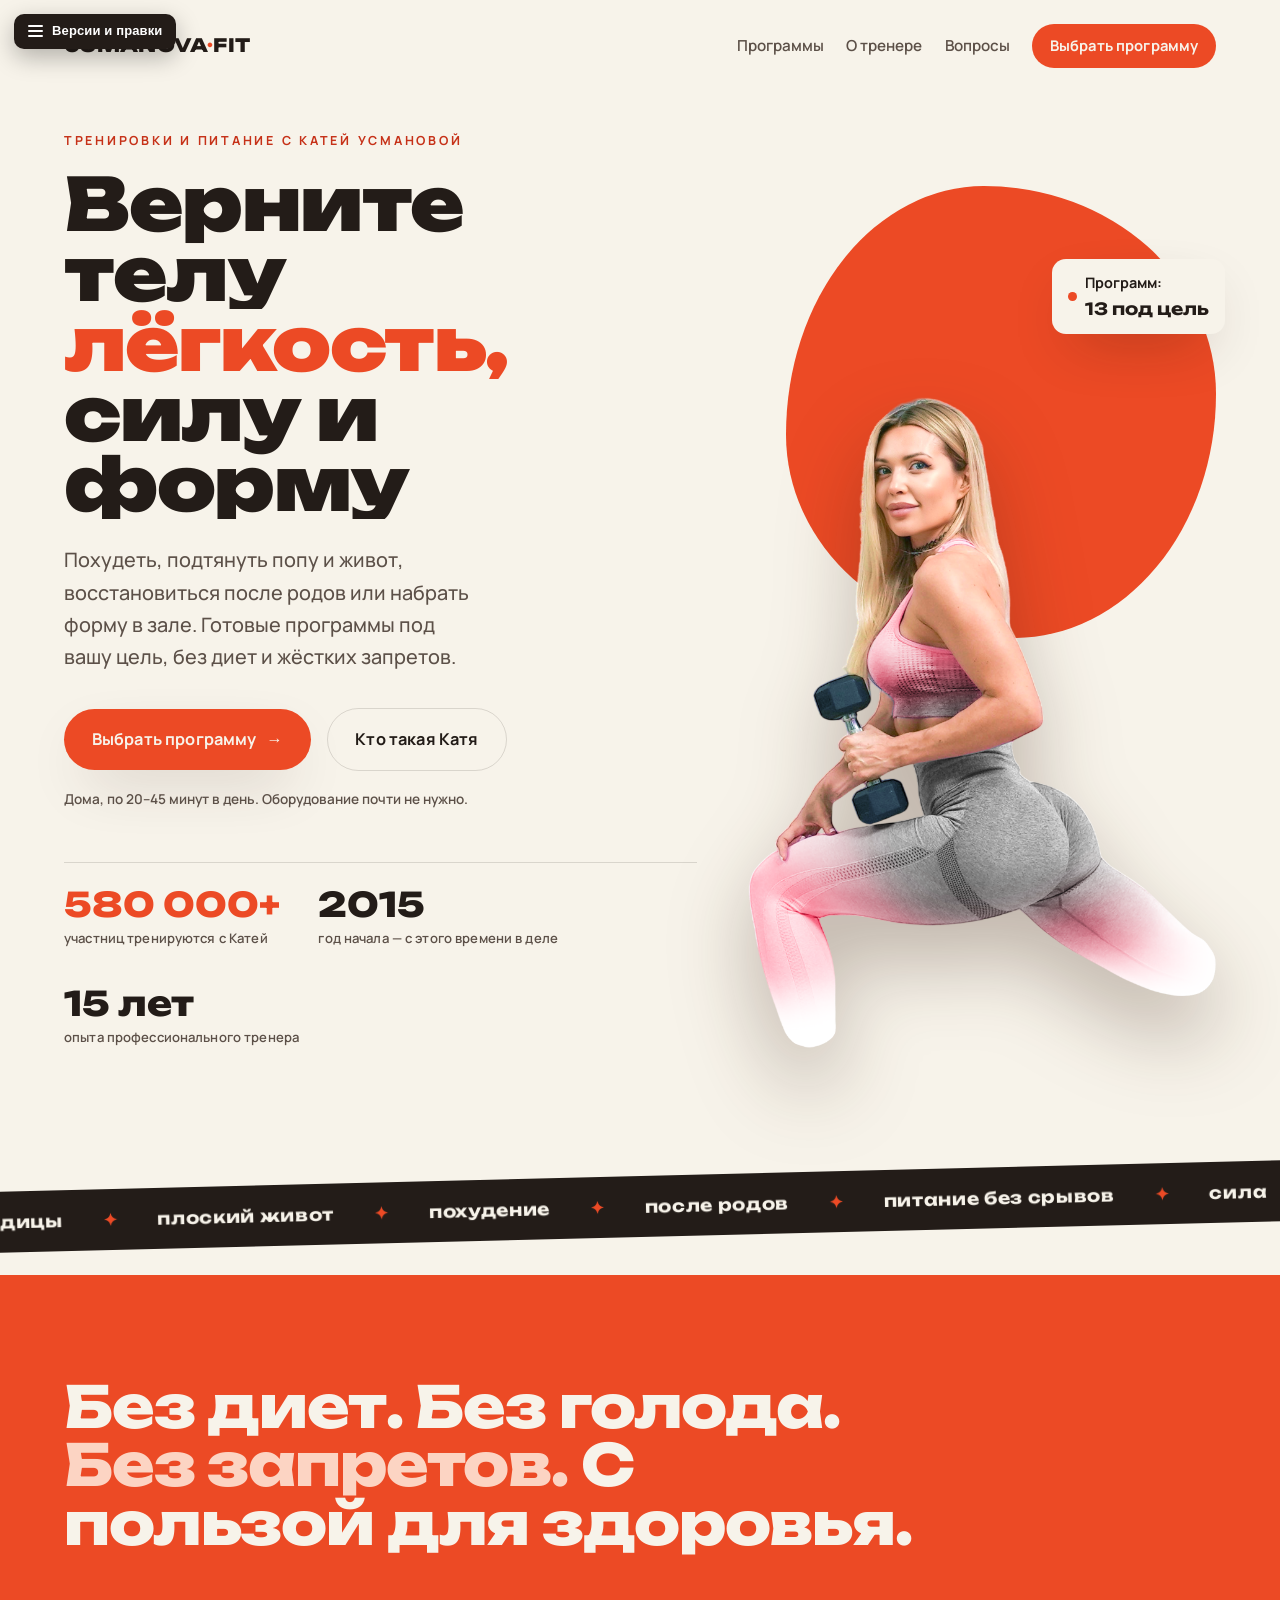
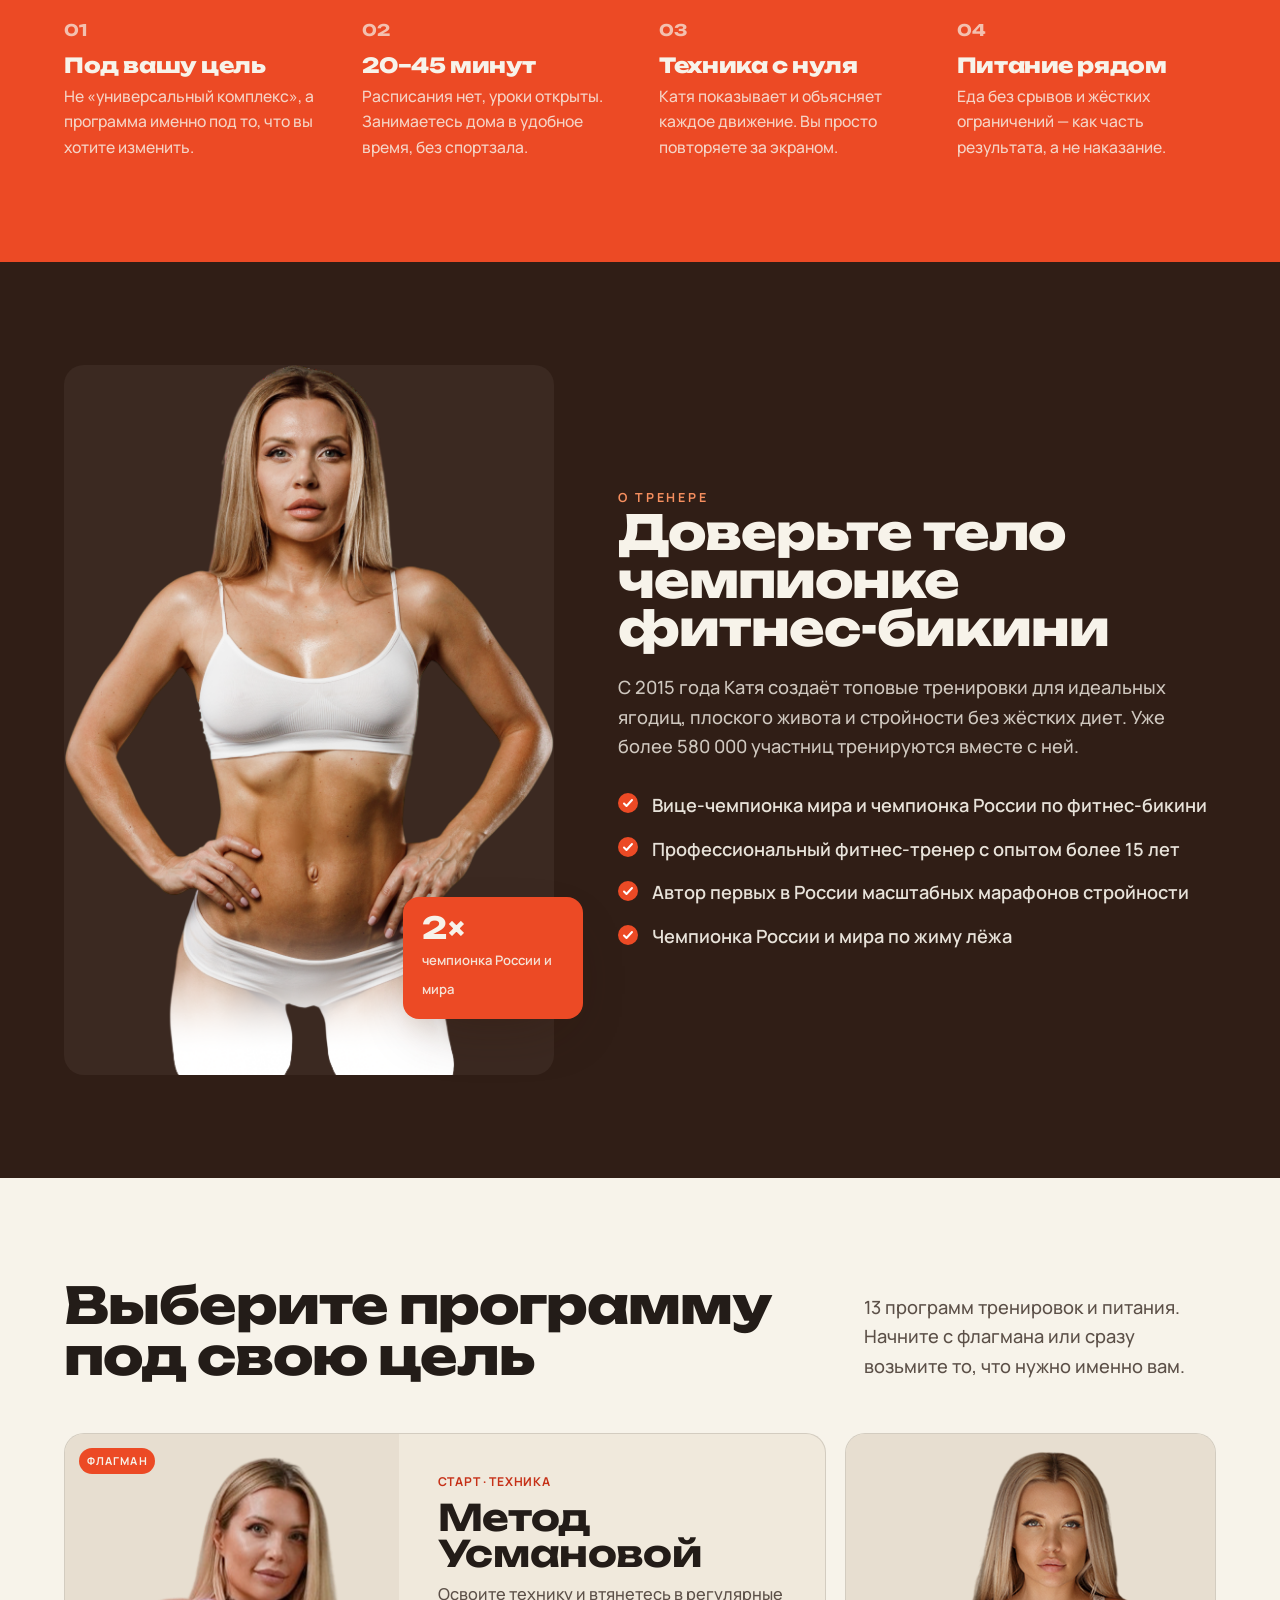
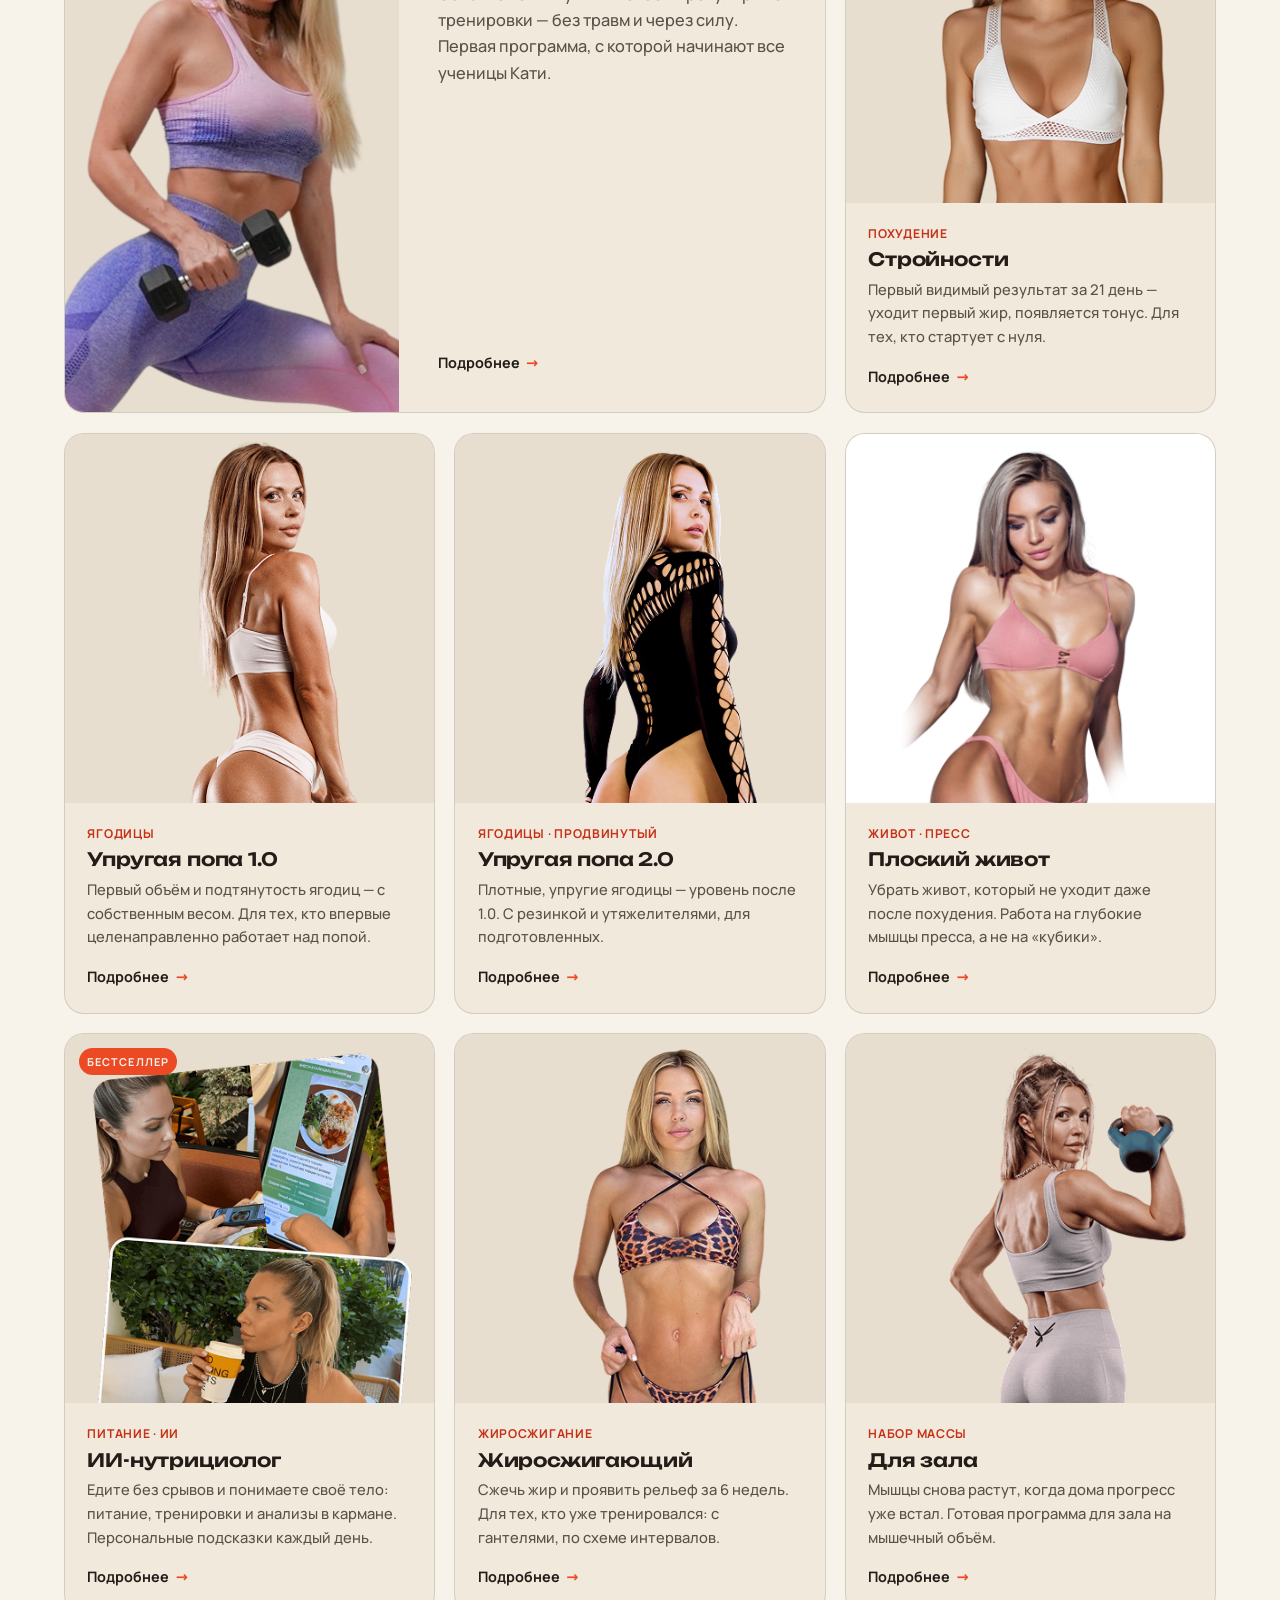
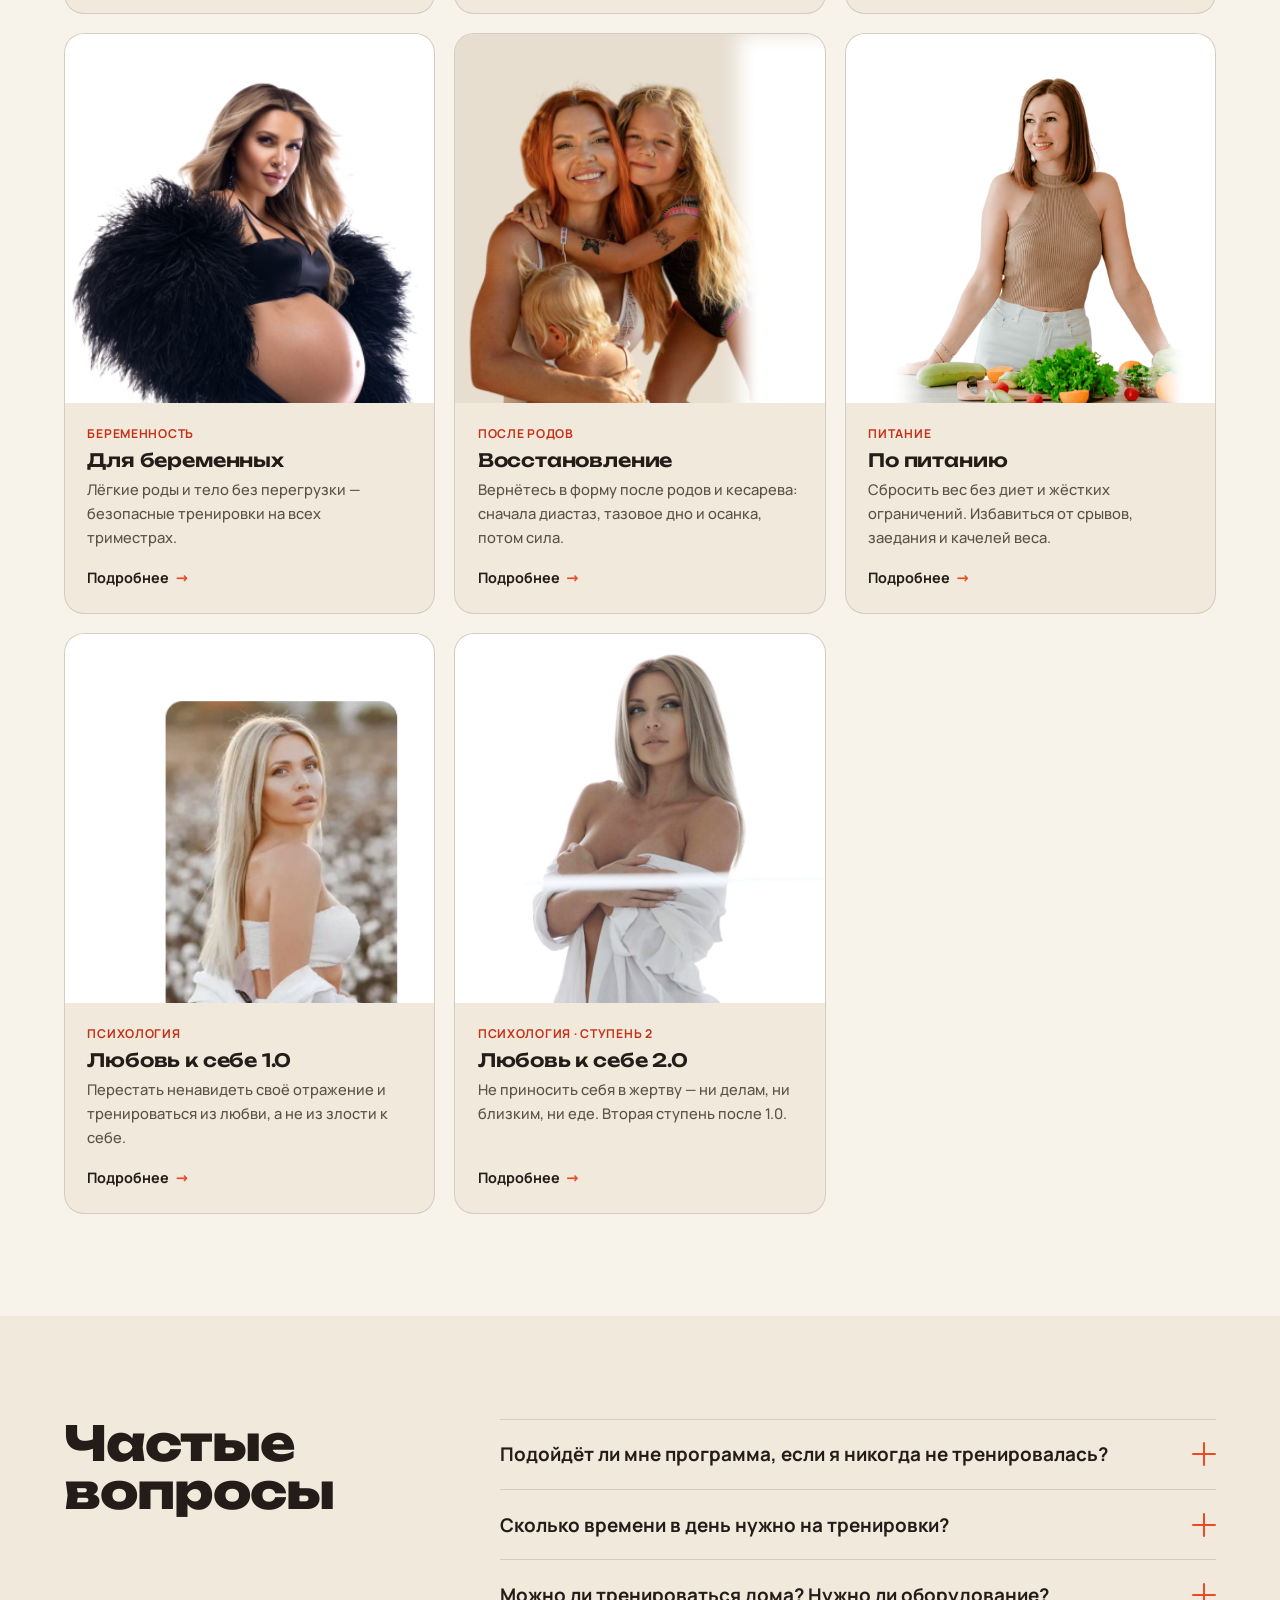
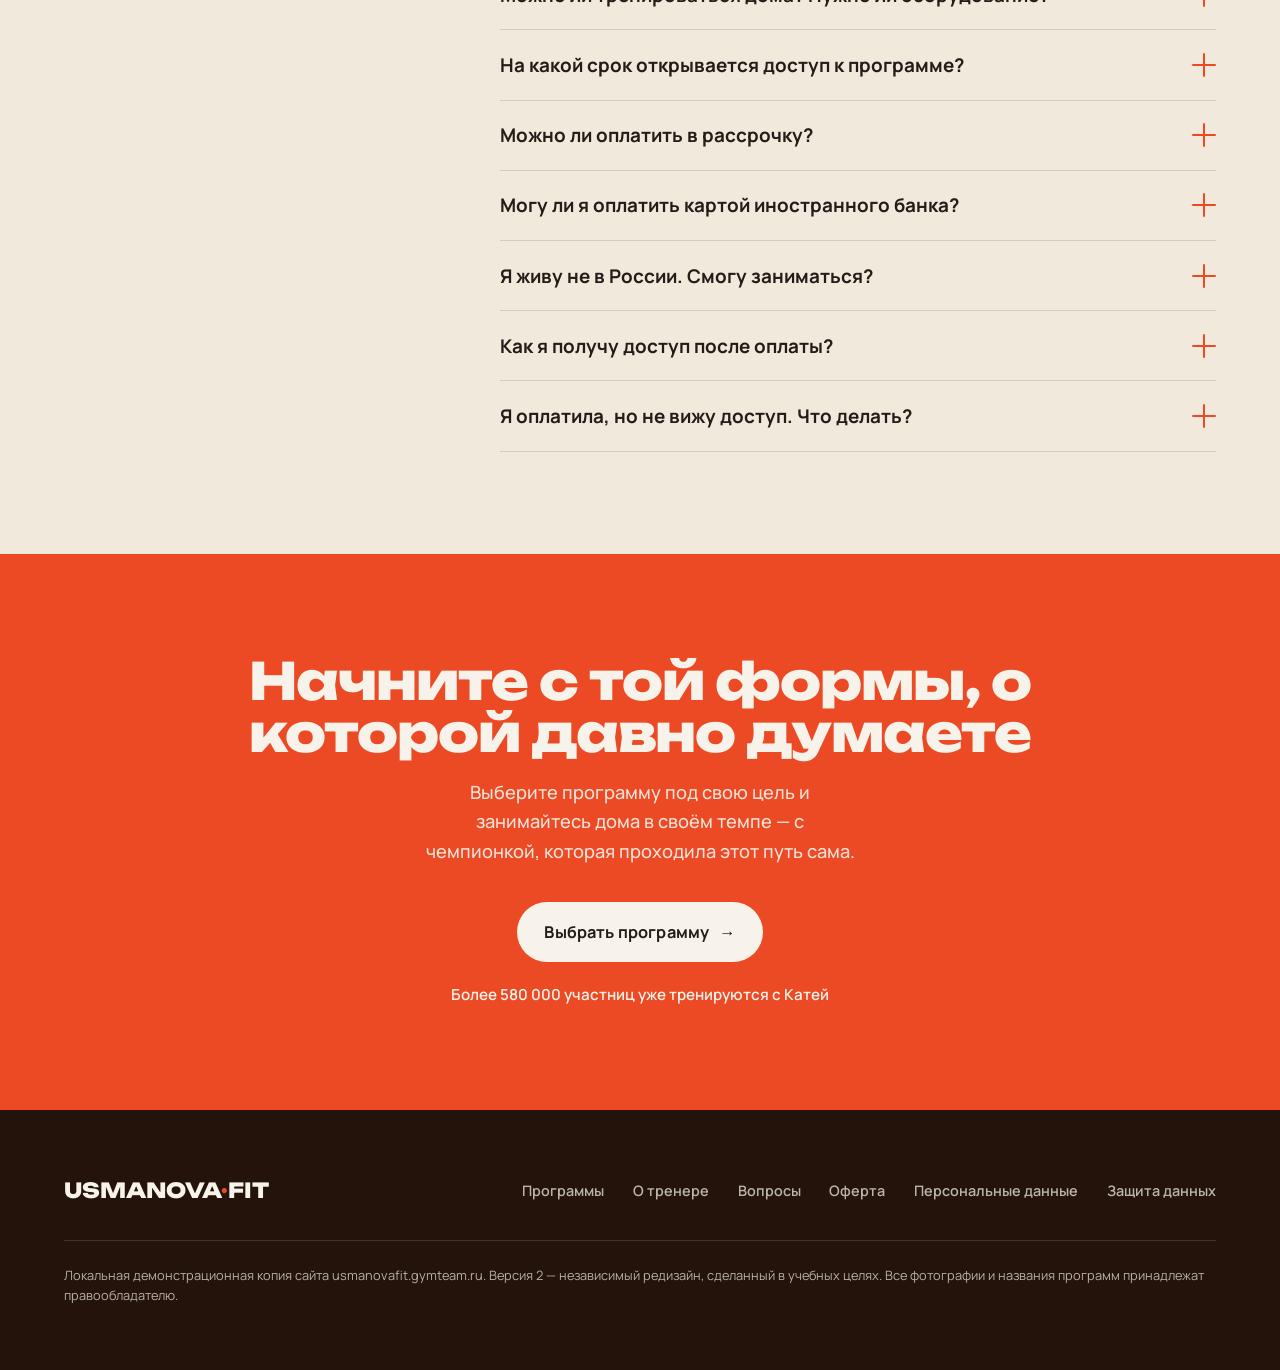
==== commit 06ba8210: "Use clean cutout photos and fix v2 mobile hero composition - Swap the hero (main) and portrait (abou" ====
--- a/site/mainpage-v2.html
+++ b/site/mainpage-v2.html
@@ -46,7 +46,7 @@
     <div class="hero__media rv rv-d1">
       <div class="hero__blob"></div>
       <div class="hero__tag"><span class="dot"></span><span>Программ:<br><b>13 под цель</b></span></div>
-      <img class="hero__ph" src="assets/fs-thb01.getcourse.ru/thumb_4242dff038.png" alt="Катя Усманова выполняет выпад с гантелей">
+      <img class="hero__ph" src="fixed_assets/thumb_fe50bd05e5-Photoroom.png" alt="Катя Усманова выполняет выпад с гантелей">
     </div>
   </div>
 </section>
@@ -76,7 +76,7 @@
 <section class="about" id="about">
   <div class="wrap about__grid">
     <div class="about__media rv">
-      <img class="about__ph" src="assets/fs-thb01.getcourse.ru/thumb_481964f1ff.png" alt="Портрет Кати Усмановой">
+      <img class="about__ph" src="fixed_assets/thumb_481964f1ff-Photoroom.png" alt="Портрет Кати Усмановой">
       <div class="about__badge"><b>2×</b><span>чемпионка России и мира</span></div>
     </div>
     <div class="about__copy">
--- a/site/assets/v2/style.css
+++ b/site/assets/v2/style.css
@@ -318,3 +318,53 @@
 .modal__success p{color:var(--ink-soft); font-weight:500; margin-bottom:1.4rem}
 .modal__success .btn{margin-inline:auto}
 @media(prefers-reduced-motion:reduce){ .modal__dialog,.modal__backdrop{transition:none} .modal__close:hover{transform:none} }
+
+/* ================= MOBILE TUNING (≤600px / ≤380px) ================= */
+@media (max-width:600px){
+  /* Push the top bar below the floating "Версии и правки" menu so it doesn't cover the logo */
+  .topbar{padding-top:4.2rem}
+
+  /* Hero: shrink oversized display type so lines fit and never clip */
+  .hero__title{font-size:clamp(2rem, 8.5vw, 2.9rem)}
+  .hero__title .line{overflow:visible}          /* wrapped lines were being cut off */
+  .offer-hero h1{font-size:clamp(1.9rem, 7.8vw, 3rem)}
+  .manifesto__big{font-size:clamp(1.7rem, 7.4vw, 2.4rem)}
+  .final h2{font-size:clamp(1.9rem, 8vw, 2.8rem)}
+  .sec-head h2, .about h2, .faq h2, .legal__head h1{font-size:clamp(1.7rem, 7vw, 2.6rem)}
+
+  /* Hero media: contain the whole cutout in a compact square so the face clears
+     the header and the blob no longer overlaps the copy below it */
+  .hero__media{order:-1; width:min(78%,300px); aspect-ratio:1/1; height:auto; min-height:0;
+    margin:.25rem auto 1.9rem; position:relative}
+  .hero__blob{inset:0; top:0; left:0; right:0; width:100%; height:100%; aspect-ratio:auto}
+  .hero__ph{top:auto; bottom:0; left:0; right:0; margin-inline:auto; transform:none;
+    width:auto; height:100%; max-width:100%}
+  /* The floating "13 программ" tag clipped past the screen edge — pin it inside, bottom-left */
+  .hero__tag{right:auto; left:0; top:auto; bottom:2%; font-size:.8rem; padding:.55rem .8rem}
+  .hero__tag b{font-size:.95rem}
+
+  /* Stats: a bit more breathing room when they wrap */
+  .hero__stats{gap:1.1rem 1.6rem}
+  .stat{min-width:8rem}
+
+  /* Countdown: let the four cells share the row instead of overflowing */
+  .cd{gap:.4rem; width:100%}
+  .cd__cell{min-width:0; flex:1; padding:.6rem .25rem}
+
+  /* Program cards: comfortable single-column reading on the flagship tile */
+  .pcard--flag h3{font-size:1.5rem}
+
+  /* Section padding a touch tighter on small screens */
+  .manifesto, .about, .programs, .faq, .final, .tariffs{padding-block:clamp(2.6rem,10vw,3.5rem)}
+
+  /* Slightly stronger marquee tilt reads better on narrow screens */
+  .marq{transform:rotate(-2deg)}
+}
+
+@media (max-width:380px){
+  .hero__title{font-size:1.8rem}
+  .offer-hero h1{font-size:1.75rem}
+  .brand{font-size:1.05rem}
+  /* keep the top-bar CTA from crowding the brand */
+  .topbar__cta .btn{padding:.6em 1em; font-size:.86rem}
+}
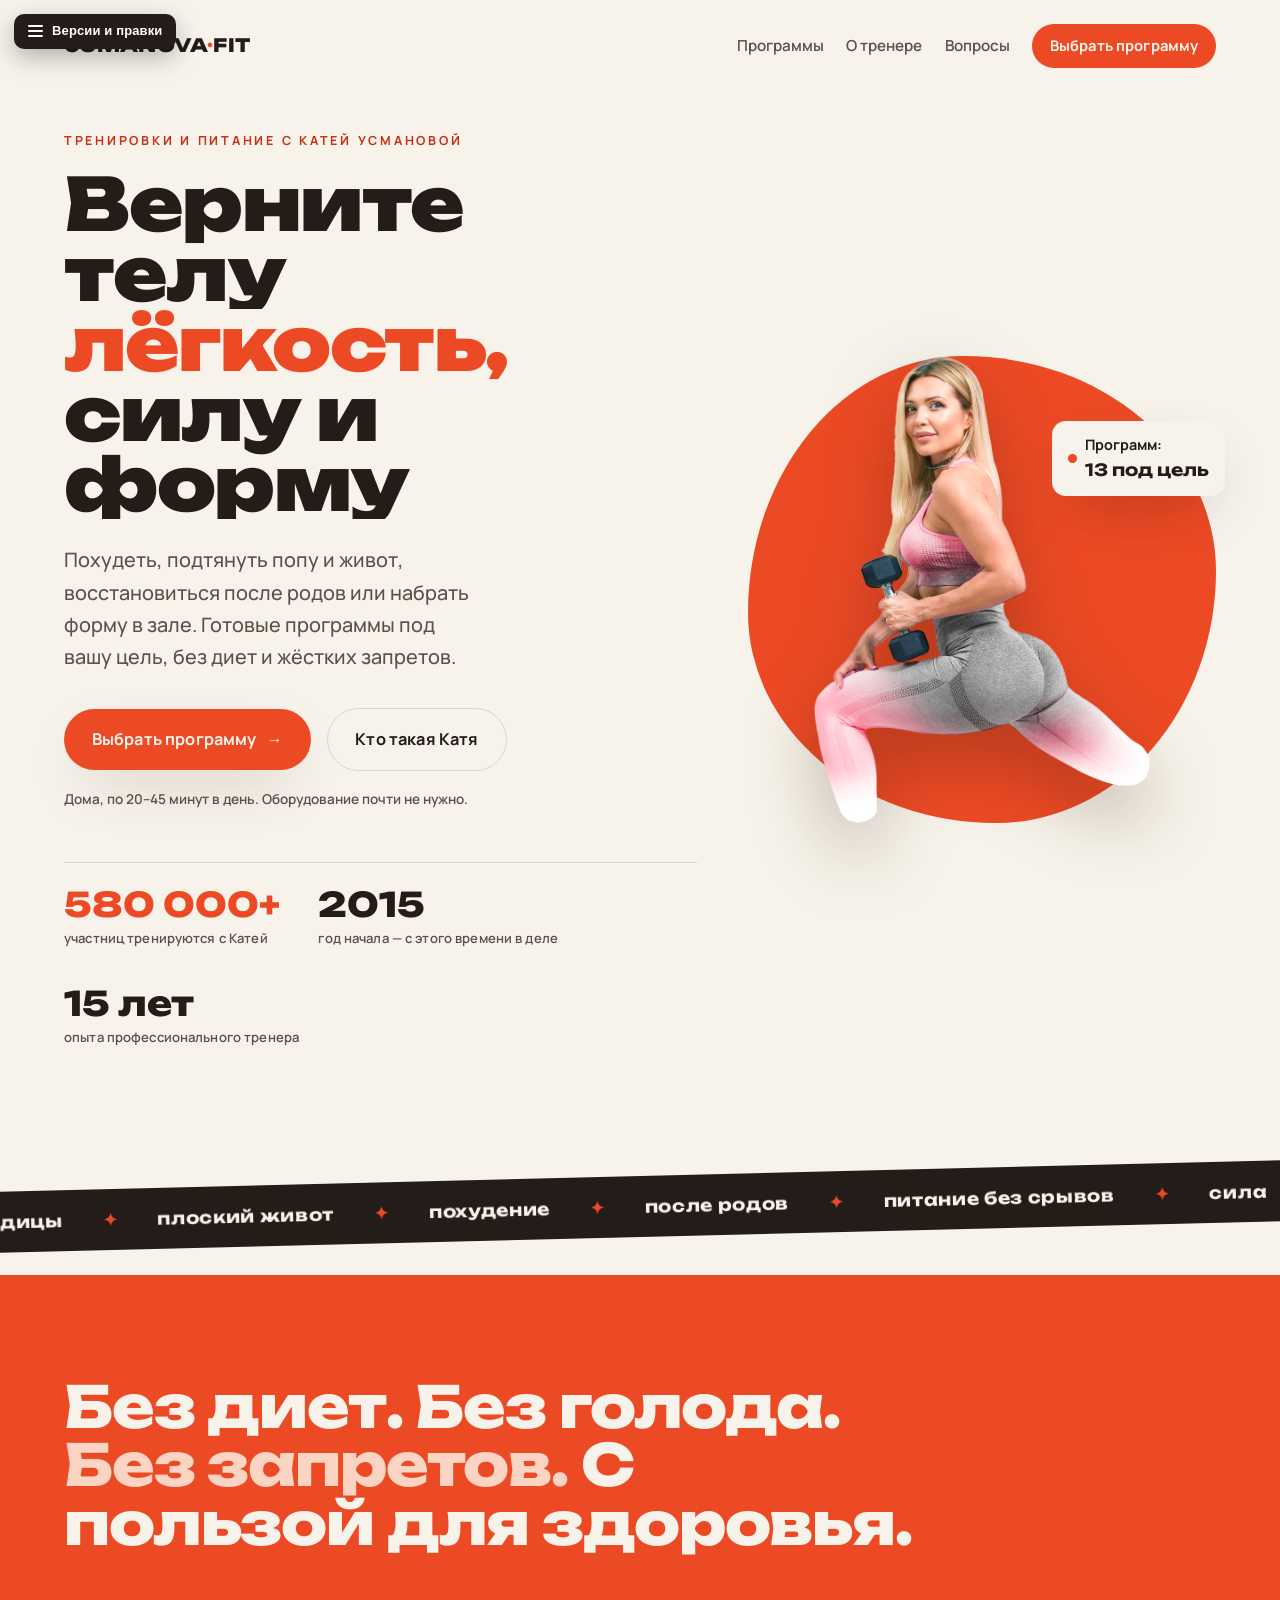
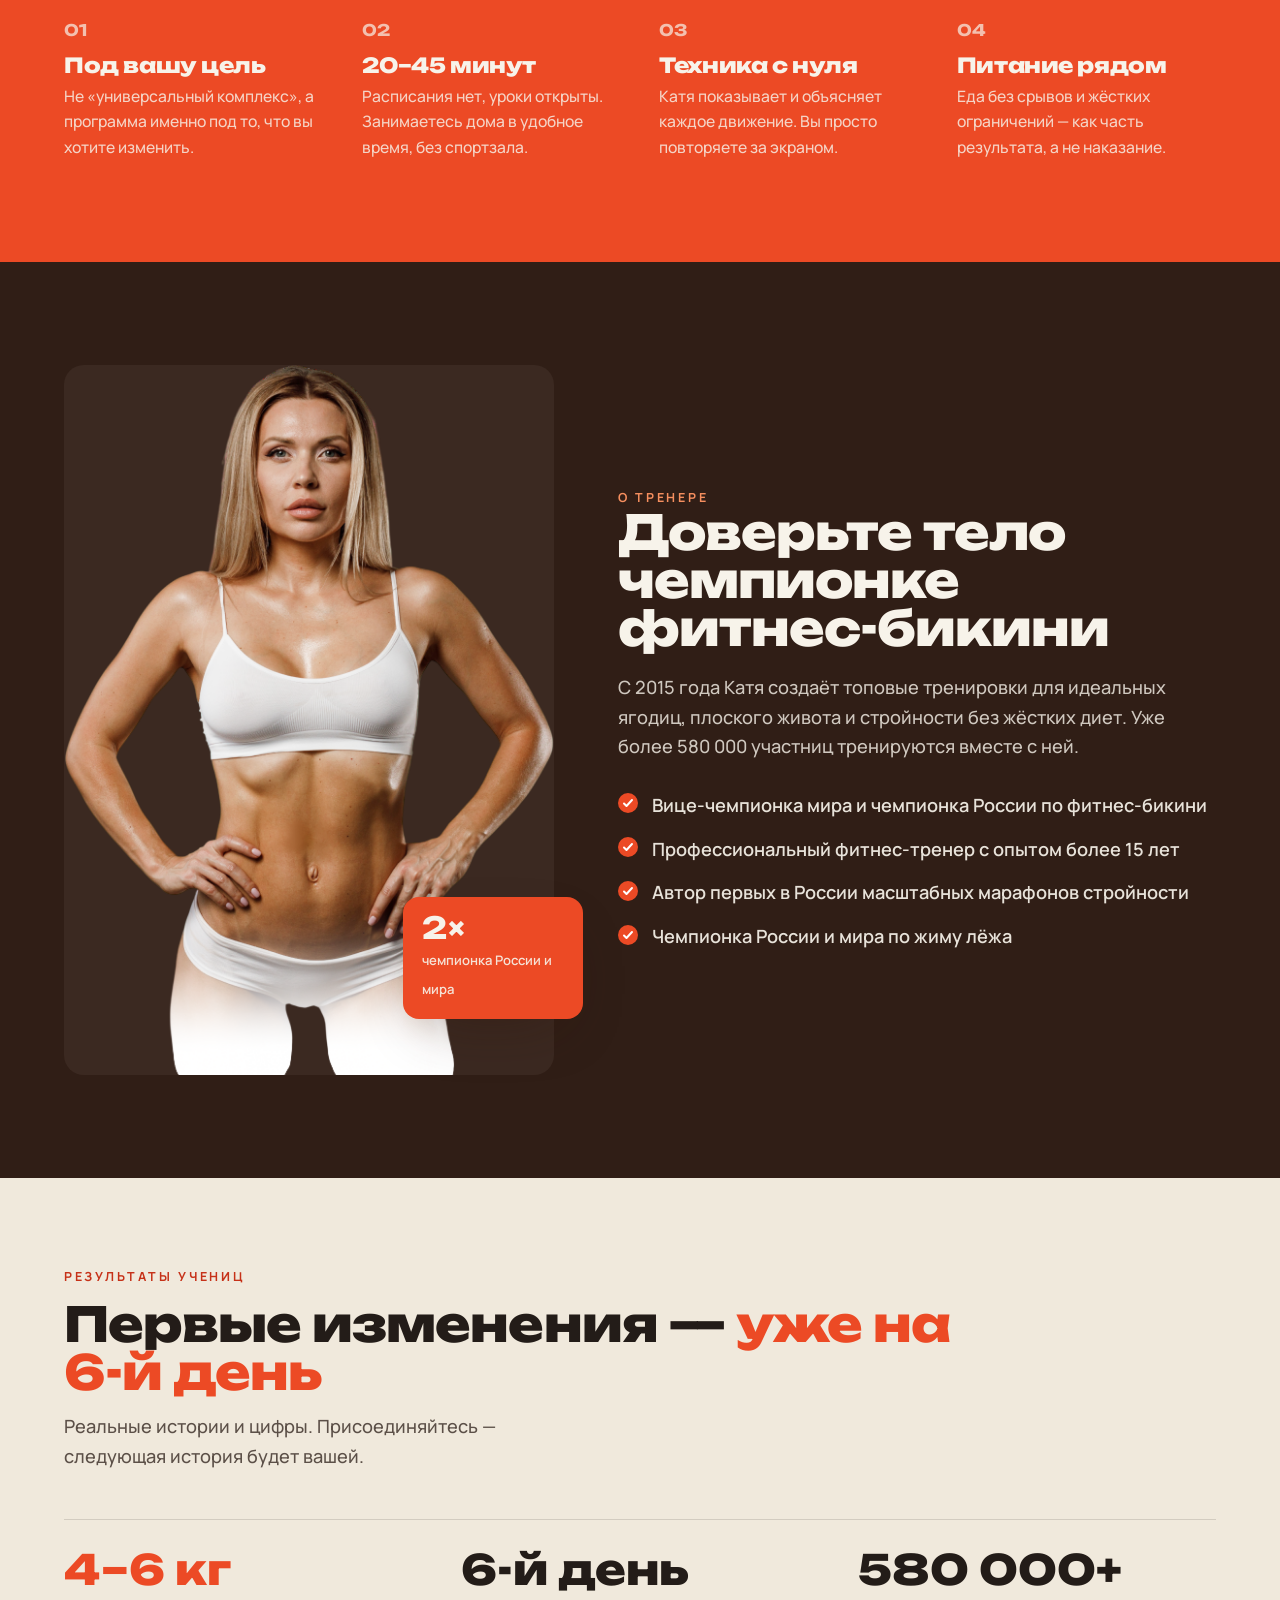
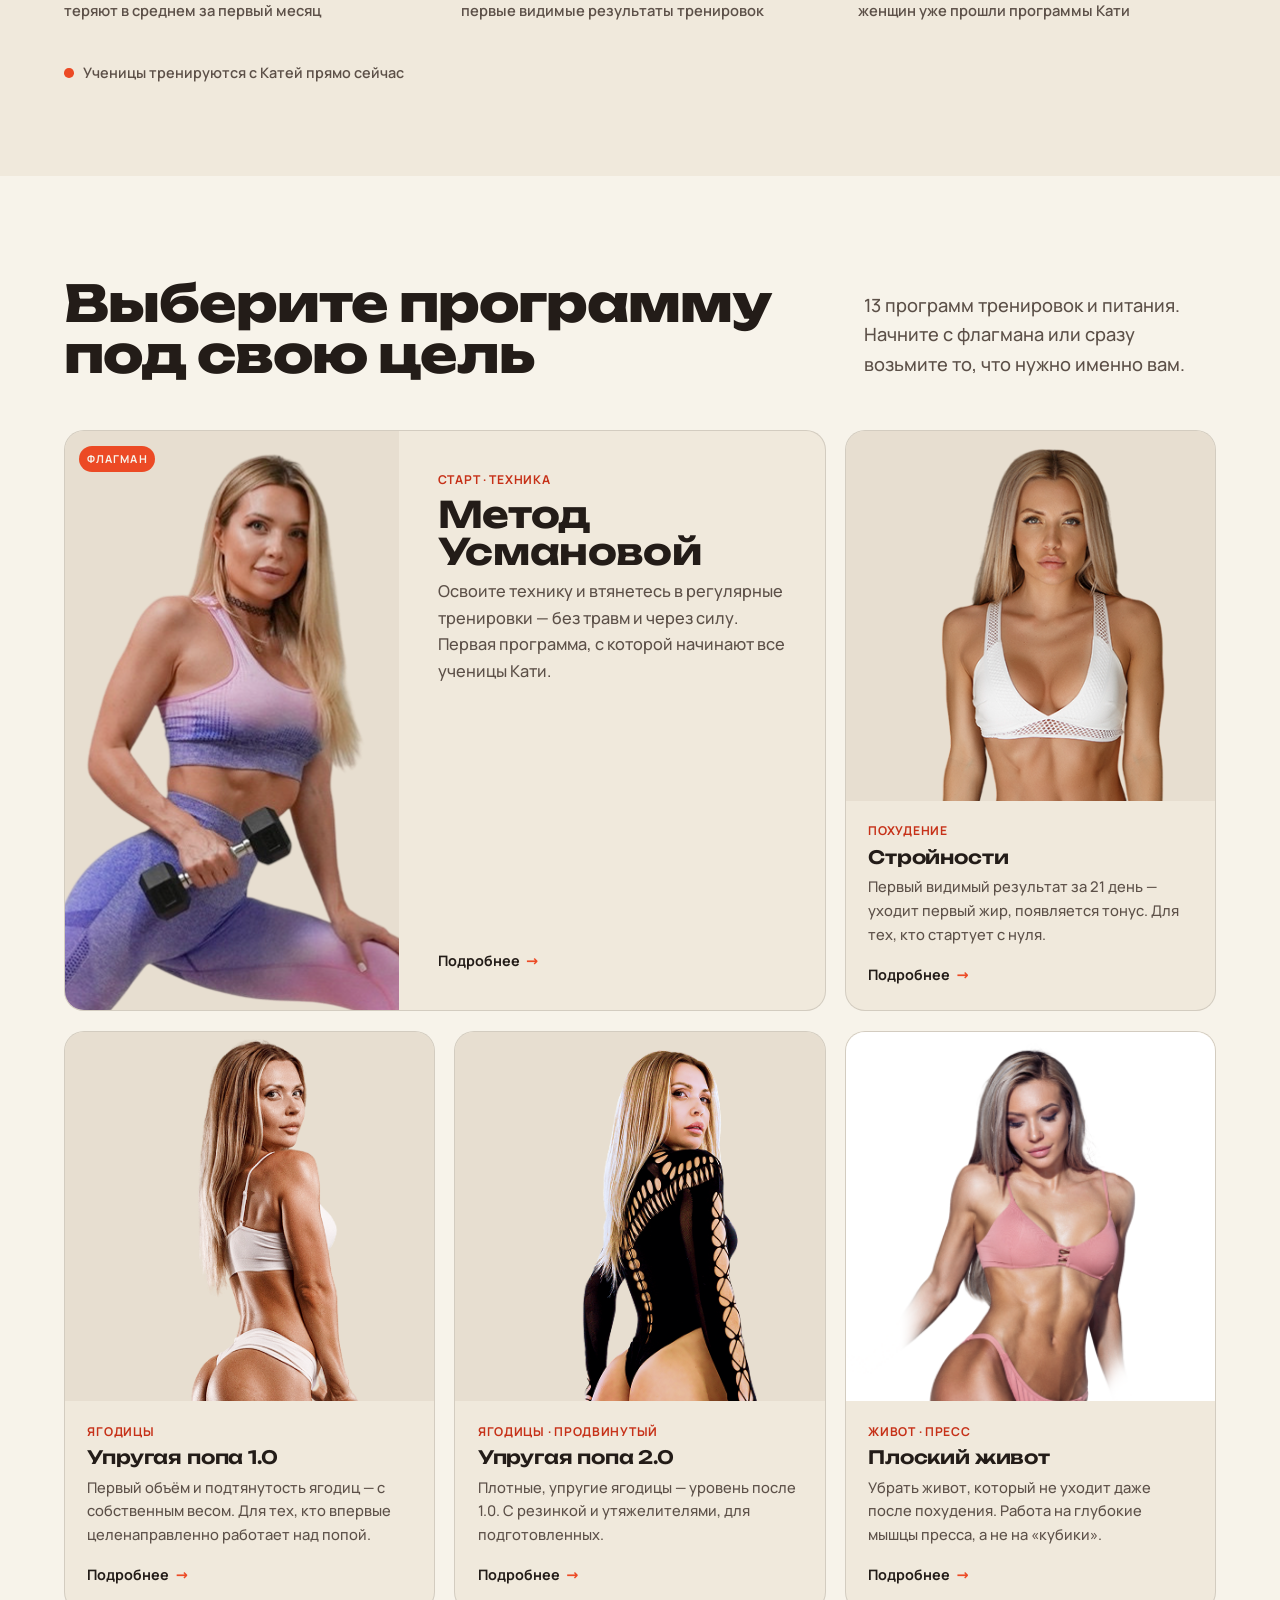
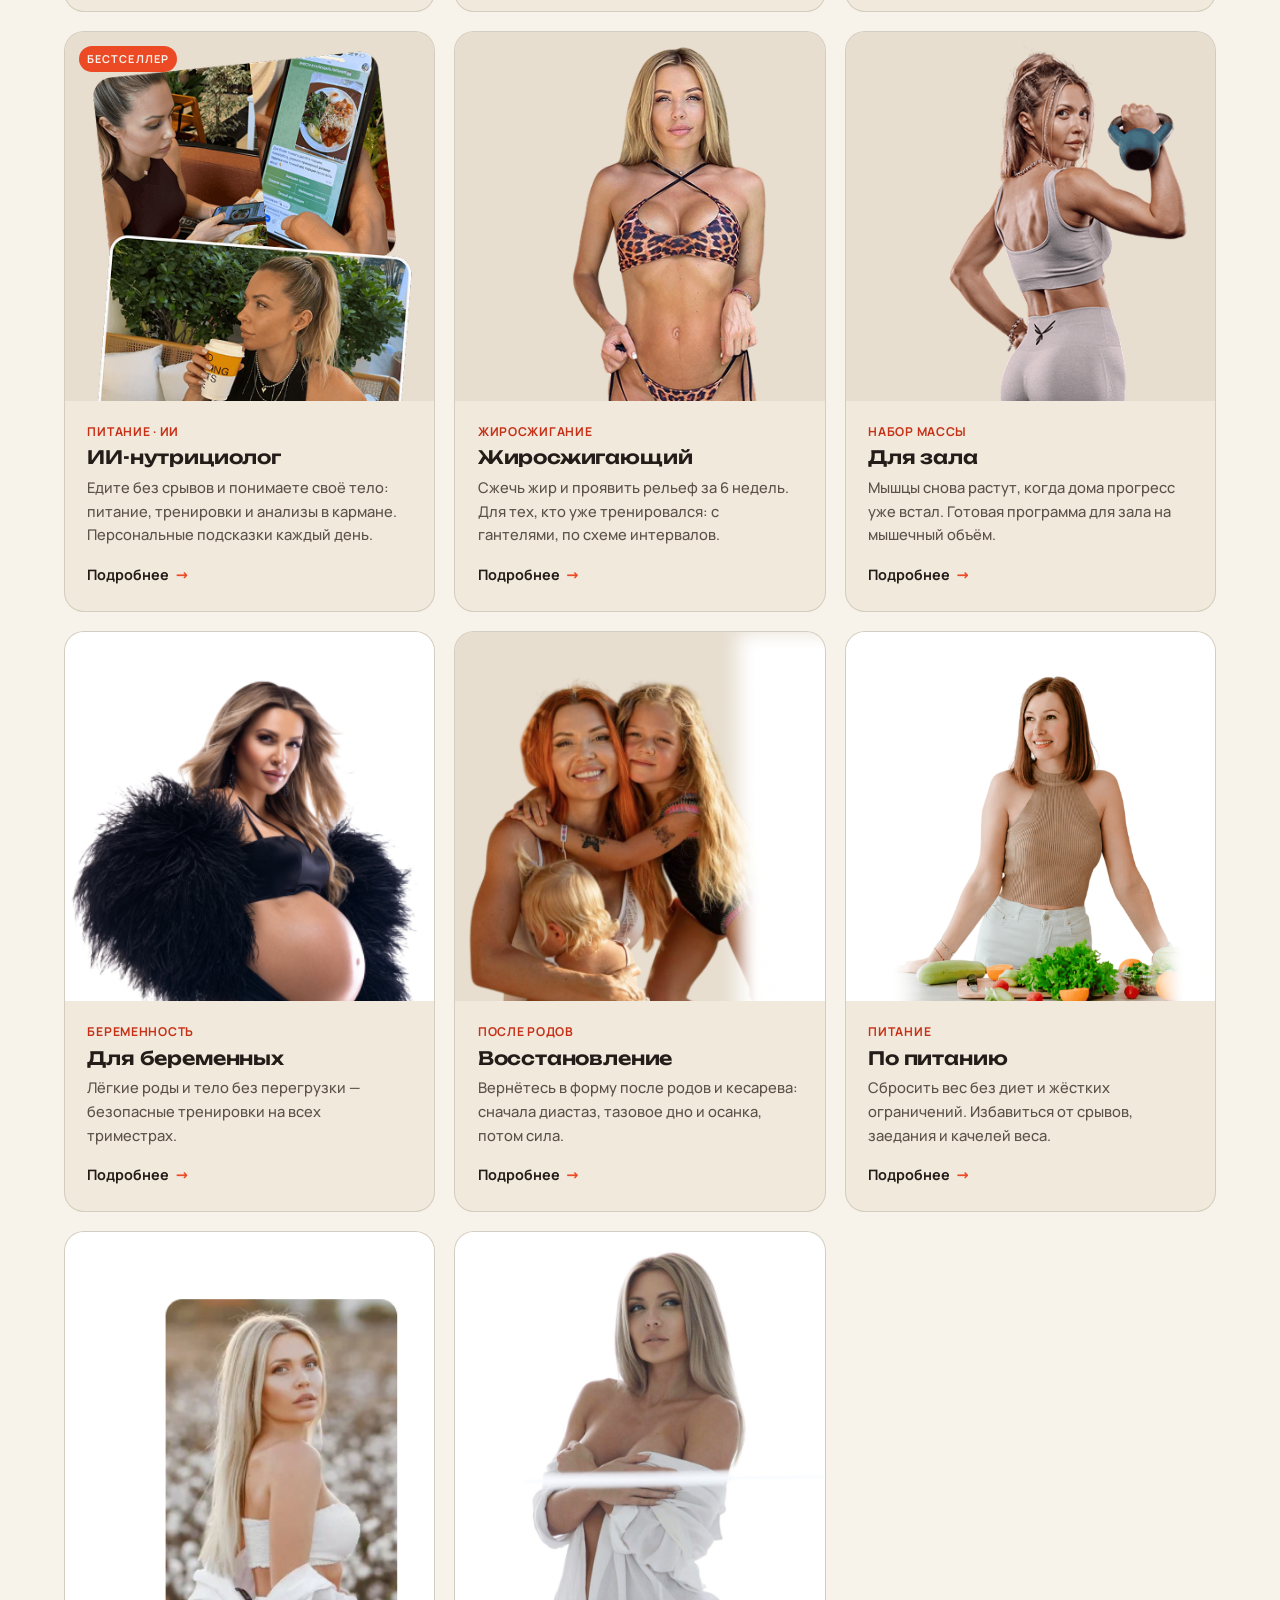
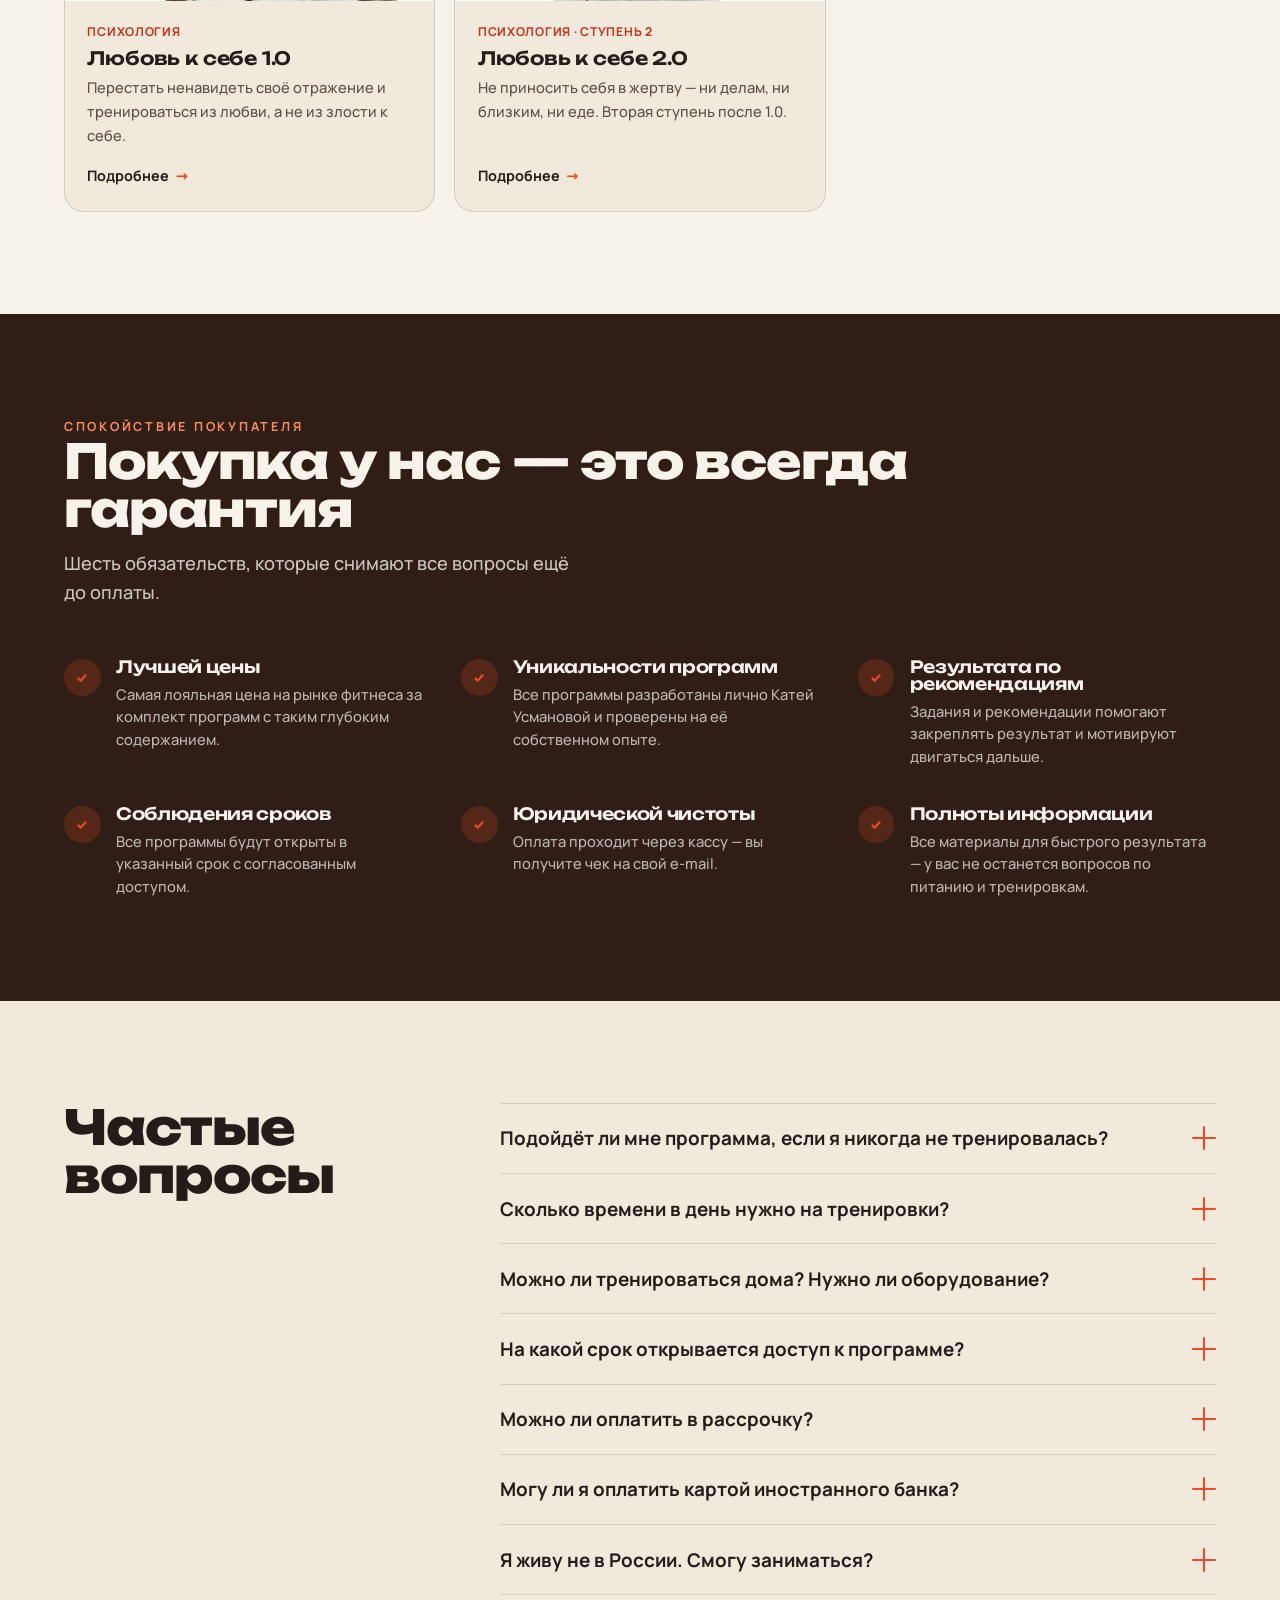
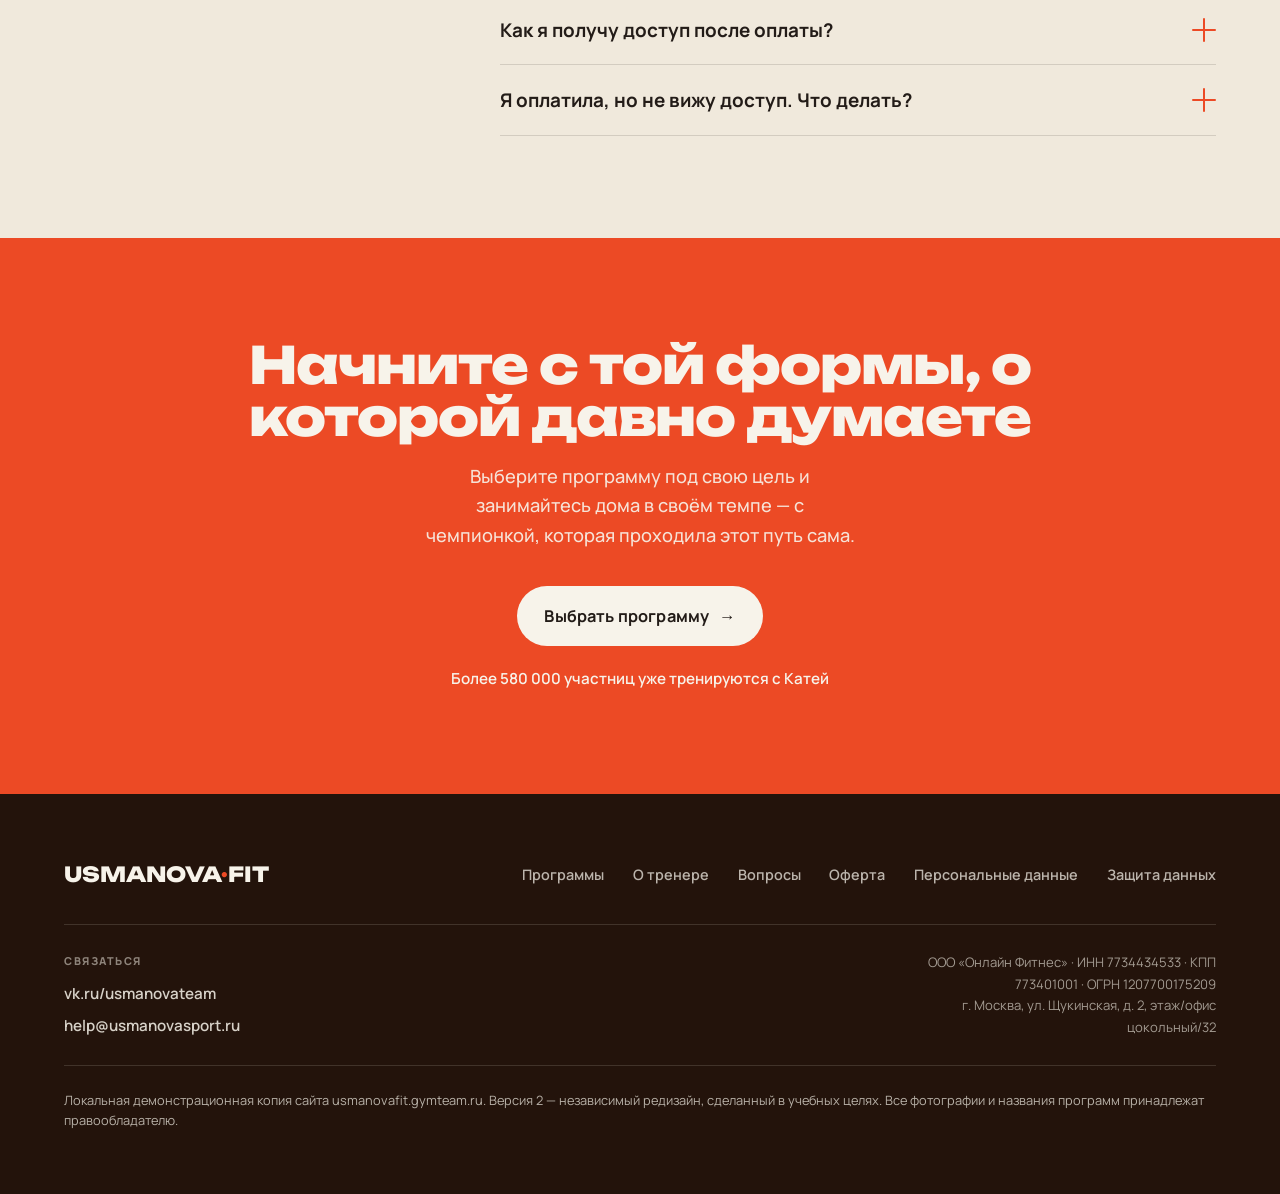
==== commit d9e7b9fb: "Restore high-value content cut from V2 Add the conversion-relevant blocks that the redesign had drop" ====
--- a/site/mainpage-v2.html
+++ b/site/mainpage-v2.html
@@ -93,6 +93,21 @@
   </div>
 </section>
 
+<!-- ============ RESULTS ============ -->
+<section class="results">
+  <div class="wrap">
+    <p class="eyebrow rv">Результаты учениц</p>
+    <h2 class="results__title rv">Первые изменения — <span class="flame">уже на 6-й день</span></h2>
+    <p class="results__lead rv rv-d1">Реальные истории и цифры. Присоединяйтесь — следующая история будет вашей.</p>
+    <div class="results__row">
+      <div class="rstat rv"><div class="rstat__n flame">4–6 кг</div><div class="rstat__l">теряют в среднем за первый месяц</div></div>
+      <div class="rstat rv rv-d1"><div class="rstat__n">6-й день</div><div class="rstat__l">первые видимые результаты тренировок</div></div>
+      <div class="rstat rv rv-d2"><div class="rstat__n">580 000+</div><div class="rstat__l">женщин уже прошли программы Кати</div></div>
+    </div>
+    <div class="results__live rv rv-d2"><span class="pulse"></span>Ученицы тренируются с Катей прямо сейчас</div>
+  </div>
+</section>
+
 <!-- ============ PROGRAMS ============ -->
 <section class="programs wrap" id="programs">
   <a id="form" style="position:relative; top:-90px"></a>
@@ -199,6 +214,23 @@
         <span class="pcard__more">Подробнее <span class="a">→</span></span></div>
     </a>
 
+  </div>
+</section>
+
+<!-- ============ WARRANTY ============ -->
+<section class="warranty">
+  <div class="wrap">
+    <p class="eyebrow rv" style="color:oklch(0.75 0.14 45)">Спокойствие покупателя</p>
+    <h2 class="rv">Покупка у нас — это всегда гарантия</h2>
+    <p class="warranty__lead rv rv-d1">Шесть обязательств, которые снимают все вопросы ещё до оплаты.</p>
+    <div class="warranty__grid">
+      <div class="warranty__item rv"><span class="warranty__ico"><svg width="18" height="18" viewBox="0 0 20 20" fill="none"><path d="M6 10.5l2.5 2.5L14 7" stroke="oklch(0.635 0.205 34)" stroke-width="2.4" stroke-linecap="round" stroke-linejoin="round"/></svg></span><div><h3>Лучшей цены</h3><p>Самая лояльная цена на рынке фитнеса за комплект программ с таким глубоким содержанием.</p></div></div>
+      <div class="warranty__item rv rv-d1"><span class="warranty__ico"><svg width="18" height="18" viewBox="0 0 20 20" fill="none"><path d="M6 10.5l2.5 2.5L14 7" stroke="oklch(0.635 0.205 34)" stroke-width="2.4" stroke-linecap="round" stroke-linejoin="round"/></svg></span><div><h3>Уникальности программ</h3><p>Все программы разработаны лично Катей Усмановой и проверены на её собственном опыте.</p></div></div>
+      <div class="warranty__item rv rv-d2"><span class="warranty__ico"><svg width="18" height="18" viewBox="0 0 20 20" fill="none"><path d="M6 10.5l2.5 2.5L14 7" stroke="oklch(0.635 0.205 34)" stroke-width="2.4" stroke-linecap="round" stroke-linejoin="round"/></svg></span><div><h3>Результата по рекомендациям</h3><p>Задания и рекомендации помогают закреплять результат и мотивируют двигаться дальше.</p></div></div>
+      <div class="warranty__item rv"><span class="warranty__ico"><svg width="18" height="18" viewBox="0 0 20 20" fill="none"><path d="M6 10.5l2.5 2.5L14 7" stroke="oklch(0.635 0.205 34)" stroke-width="2.4" stroke-linecap="round" stroke-linejoin="round"/></svg></span><div><h3>Соблюдения сроков</h3><p>Все программы будут открыты в указанный срок с согласованным доступом.</p></div></div>
+      <div class="warranty__item rv rv-d1"><span class="warranty__ico"><svg width="18" height="18" viewBox="0 0 20 20" fill="none"><path d="M6 10.5l2.5 2.5L14 7" stroke="oklch(0.635 0.205 34)" stroke-width="2.4" stroke-linecap="round" stroke-linejoin="round"/></svg></span><div><h3>Юридической чистоты</h3><p>Оплата проходит через кассу — вы получите чек на свой e-mail.</p></div></div>
+      <div class="warranty__item rv rv-d2"><span class="warranty__ico"><svg width="18" height="18" viewBox="0 0 20 20" fill="none"><path d="M6 10.5l2.5 2.5L14 7" stroke="oklch(0.635 0.205 34)" stroke-width="2.4" stroke-linecap="round" stroke-linejoin="round"/></svg></span><div><h3>Полноты информации</h3><p>Все материалы для быстрого результата — у вас не останется вопросов по питанию и тренировкам.</p></div></div>
+    </div>
   </div>
 </section>
 
@@ -253,6 +285,17 @@
         <a href="protection_fitnes-v2.html">Защита данных</a>
       </nav>
     </div>
+    <div class="foot__contacts">
+      <div class="foot__col">
+        <div class="foot__label">Связаться</div>
+        <a href="https://vk.ru/usmanovateam" target="_blank" rel="noopener">vk.ru/usmanovateam</a>
+        <a href="mailto:help@usmanovasport.ru">help@usmanovasport.ru</a>
+      </div>
+      <div class="foot__company">
+        ООО «Онлайн Фитнес» · ИНН 7734434533 · КПП 773401001 · ОГРН 1207700175209<br>
+        г. Москва, ул. Щукинская, д. 2, этаж/офис цокольный/32
+      </div>
+    </div>
     <div class="foot__legal">
       Локальная демонстрационная копия сайта usmanovafit.gymteam.ru. Версия&nbsp;2 — независимый редизайн, сделанный в учебных целях. Все фотографии и названия программ принадлежат правообладателю.
     </div>
--- a/site/assets/v2/style.css
+++ b/site/assets/v2/style.css
@@ -72,12 +72,16 @@
   padding-top:1.6rem; border-top:1px solid var(--line)}
 .stat__num{font-family:"Unbounded"; font-weight:800; font-size:clamp(1.5rem,1rem + 1.4vw,2.2rem); line-height:1}
 .stat__lbl{font-size:.82rem; color:var(--ink-soft); font-weight:600; margin-top:.35rem; letter-spacing:.01em}
-.hero__media{position:relative; align-self:stretch; min-height:clamp(340px,42vw,560px)}
+.hero__media{position:relative; align-self:center; width:100%; max-width:31rem;
+  aspect-ratio:1/1; margin-inline:auto; min-height:0}
 .hero__blob{position:absolute; inset:auto 0 0 0; top:6%; left:8%; right:0;
   aspect-ratio:1/1.05; background:var(--flame); border-radius:46% 54% 47% 53% / 55% 46% 54% 45%;
   filter:none}
-.hero__ph{position:absolute; z-index:2; bottom:0; left:50%; transform:translateX(-50%);
-  width:min(112%,540px); filter:drop-shadow(0 40px 40px oklch(0.235 0.05 45 / .28))}
+/* mainpage hero: blob fills the square media so the photo sits inside the circle */
+.hero .hero__blob{inset:0; top:0; left:0; right:0; width:100%; height:100%; aspect-ratio:auto}
+.hero__ph{position:absolute; z-index:2; top:auto; bottom:0; left:0; right:0; margin-inline:auto;
+  transform:none; width:auto; height:100%; max-width:100%;
+  filter:drop-shadow(0 30px 34px oklch(0.235 0.05 45 / .28))}
 .hero__tag{position:absolute; z-index:3; right:-2%; top:14%; background:var(--bone); color:var(--ink);
   border-radius:14px; padding:.75rem 1rem; box-shadow:var(--shadow); font-weight:700; font-size:.9rem;
   display:flex; align-items:center; gap:.55rem}
@@ -85,7 +89,7 @@
 .hero__tag .dot{width:.55rem;height:.55rem;border-radius:50%;background:var(--flame)}
 @media(max-width:880px){
   .hero__grid{grid-template-columns:1fr}
-  .hero__media{order:-1; min-height:min(78vw,460px); margin-inline:auto; width:min(100%,460px)}
+  .hero__media{order:-1; max-width:26rem}
   .hero__lead{max-width:none}
 }
 
@@ -332,13 +336,9 @@
   .final h2{font-size:clamp(1.9rem, 8vw, 2.8rem)}
   .sec-head h2, .about h2, .faq h2, .legal__head h1{font-size:clamp(1.7rem, 7vw, 2.6rem)}
 
-  /* Hero media: contain the whole cutout in a compact square so the face clears
-     the header and the blob no longer overlaps the copy below it */
-  .hero__media{order:-1; width:min(78%,300px); aspect-ratio:1/1; height:auto; min-height:0;
-    margin:.25rem auto 1.9rem; position:relative}
-  .hero__blob{inset:0; top:0; left:0; right:0; width:100%; height:100%; aspect-ratio:auto}
-  .hero__ph{top:auto; bottom:0; left:0; right:0; margin-inline:auto; transform:none;
-    width:auto; height:100%; max-width:100%}
+  /* Hero media: compact square + margin so the face clears the header and the
+     blob no longer overlaps the copy below it (blob/photo handled by base rules) */
+  .hero__media{width:min(78%,300px); margin:.25rem auto 1.9rem}
   /* The floating "13 программ" tag clipped past the screen edge — pin it inside, bottom-left */
   .hero__tag{right:auto; left:0; top:auto; bottom:2%; font-size:.8rem; padding:.55rem .8rem}
   .hero__tag b{font-size:.95rem}
@@ -368,3 +368,42 @@
   /* keep the top-bar CTA from crowding the brand */
   .topbar__cta .btn{padding:.6em 1em; font-size:.86rem}
 }
+
+/* ================= RESULTS ================= */
+.results{background:var(--bone-2); padding-block:clamp(3rem,7vw,6rem)}
+.results__title{font-size:clamp(1.9rem,2vw + 1.4rem,3.4rem); max-width:20ch; margin-top:.8rem}
+.results__lead{color:var(--ink-soft); max-width:46ch; margin-top:1rem; font-weight:500}
+.results__row{margin-top:clamp(2rem,4vw,3rem); display:grid;
+  grid-template-columns:repeat(auto-fit,minmax(170px,1fr)); gap:clamp(1.5rem,3vw,2.5rem);
+  padding-top:1.8rem; border-top:1px solid var(--line)}
+.rstat__n{font-family:"Unbounded"; font-weight:800; font-size:clamp(2rem,1rem + 2vw,3rem); line-height:1}
+.rstat__l{margin-top:.5rem; color:var(--ink-soft); font-weight:600; font-size:.92rem}
+.results__live{margin-top:clamp(1.8rem,3vw,2.4rem); display:inline-flex; align-items:center; gap:.6rem;
+  font-weight:600; font-size:.9rem; color:var(--ink-soft)}
+.results__live .pulse{width:.6rem; height:.6rem; border-radius:50%; background:var(--flame);
+  box-shadow:0 0 0 0 oklch(0.635 0.205 34 / .5); animation:pulse 2s ease-out infinite}
+@keyframes pulse{70%{box-shadow:0 0 0 8px oklch(0.635 0.205 34 / 0)}100%{box-shadow:0 0 0 0 oklch(0.635 0.205 34 / 0)}}
+@media(prefers-reduced-motion:reduce){ .results__live .pulse{animation:none} }
+
+/* ================= WARRANTY (guarantees) ================= */
+.warranty{background:var(--espresso); color:var(--bone); padding-block:clamp(3.5rem,8vw,7rem)}
+.warranty h2{font-size:clamp(1.9rem,2vw + 1.4rem,3.4rem); color:var(--bone); max-width:20ch}
+.warranty__lead{color:oklch(0.965 0.013 85 / .8); max-width:48ch; margin-top:1rem;
+  margin-bottom:clamp(2.2rem,4vw,3.4rem); font-weight:500}
+.warranty__grid{display:grid; grid-template-columns:repeat(auto-fit,minmax(270px,1fr)); gap:clamp(1.7rem,3vw,2.8rem)}
+.warranty__item{display:flex; gap:.95rem; align-items:flex-start}
+.warranty__ico{width:2.3rem; height:2.3rem; border-radius:50%; flex:none;
+  background:oklch(0.635 0.205 34 / .2); display:flex; align-items:center; justify-content:center}
+.warranty__item h3{font-family:"Unbounded"; font-weight:600; font-size:1.06rem; color:var(--bone); margin-bottom:.4rem}
+.warranty__item p{color:oklch(0.965 0.013 85 / .72); font-size:.92rem; font-weight:500; line-height:1.55}
+
+/* ================= FOOTER CONTACTS ================= */
+.foot__contacts{display:flex; flex-wrap:wrap; justify-content:space-between; gap:1.6rem 2.5rem;
+  padding-top:1.7rem; margin-bottom:1.6rem; border-top:1px solid oklch(0.965 0.013 85 / .14)}
+.foot__col{display:flex; flex-direction:column; gap:.45rem}
+.foot__label{font-size:.68rem; font-weight:800; letter-spacing:.14em; text-transform:uppercase;
+  color:oklch(0.965 0.013 85 / .5); margin-bottom:.35rem}
+.foot__col a{color:oklch(0.965 0.013 85 / .85); text-decoration:none; font-weight:600; font-size:.95rem}
+.foot__col a:hover{color:var(--bone)}
+.foot__company{font-size:.82rem; color:oklch(0.965 0.013 85 / .6); line-height:1.65; max-width:42ch; text-align:right}
+@media(max-width:600px){ .foot__company{text-align:left} .foot__contacts{gap:1.4rem} }
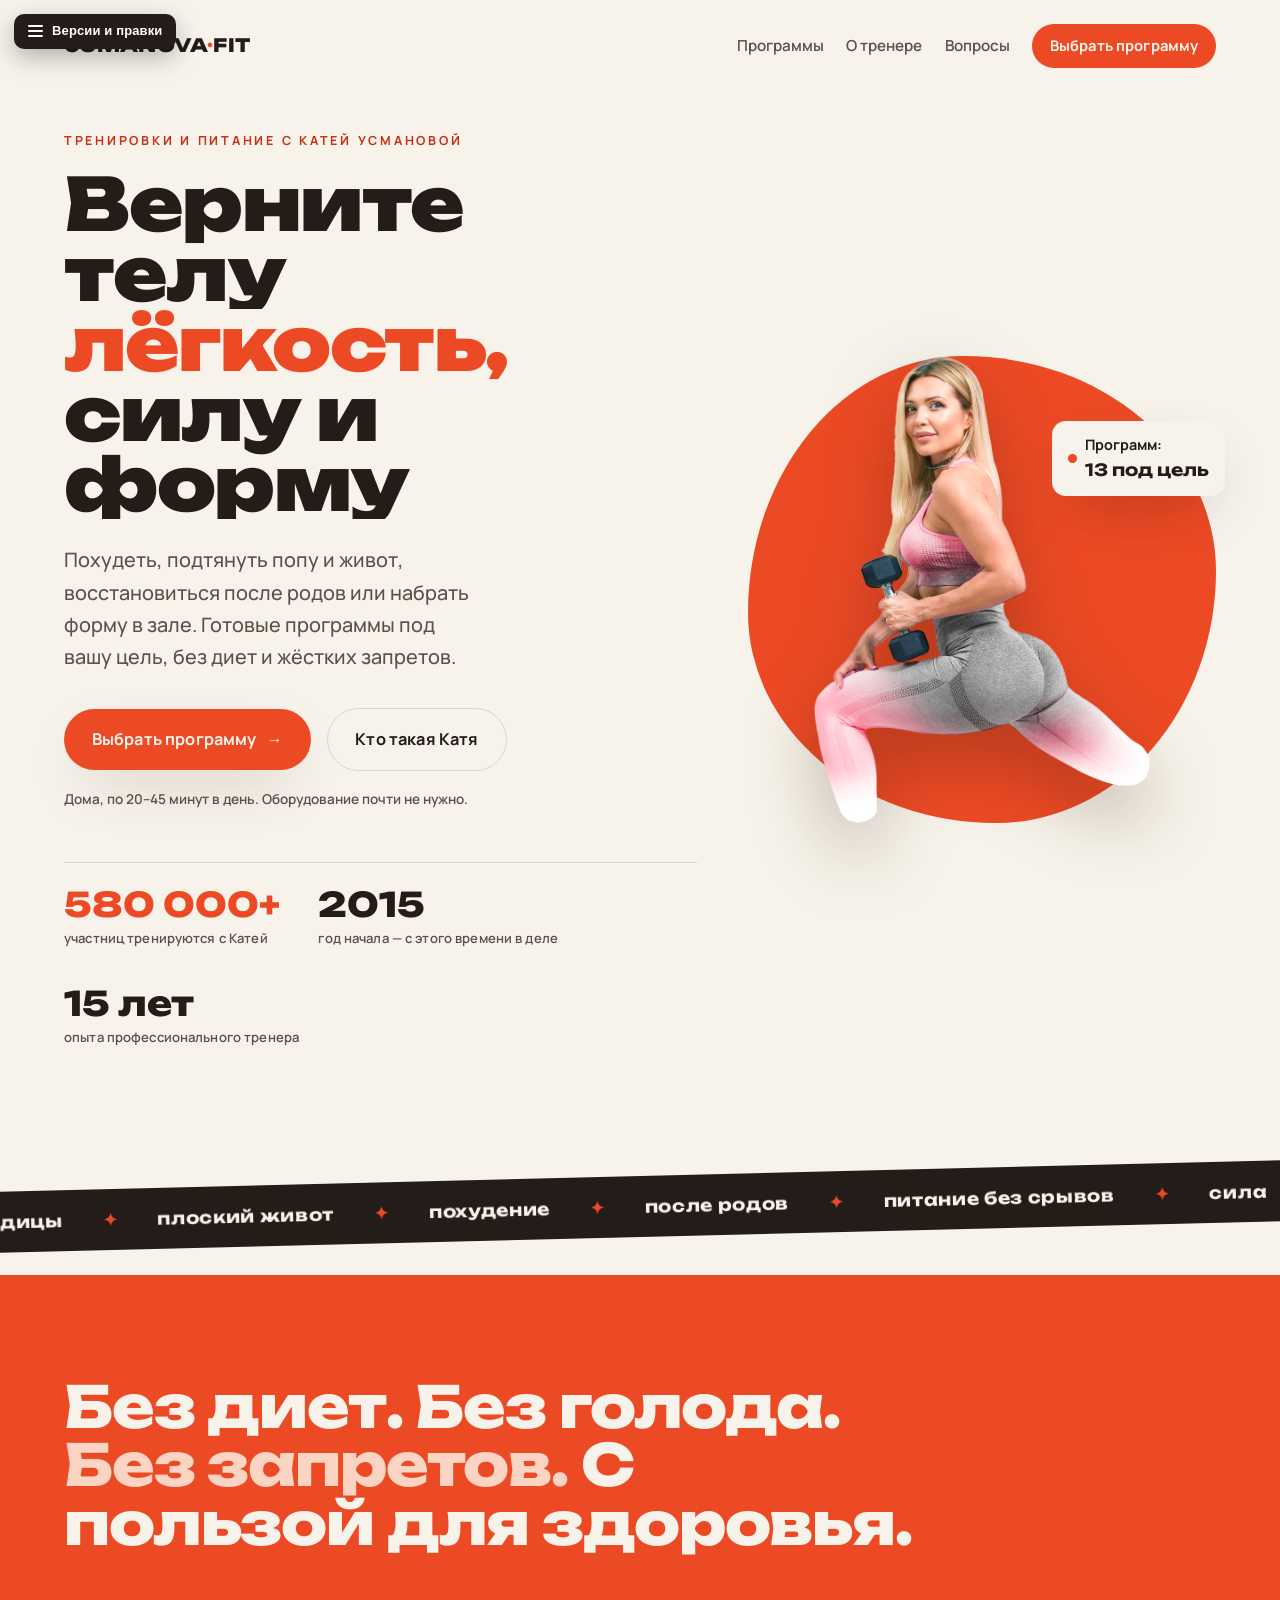
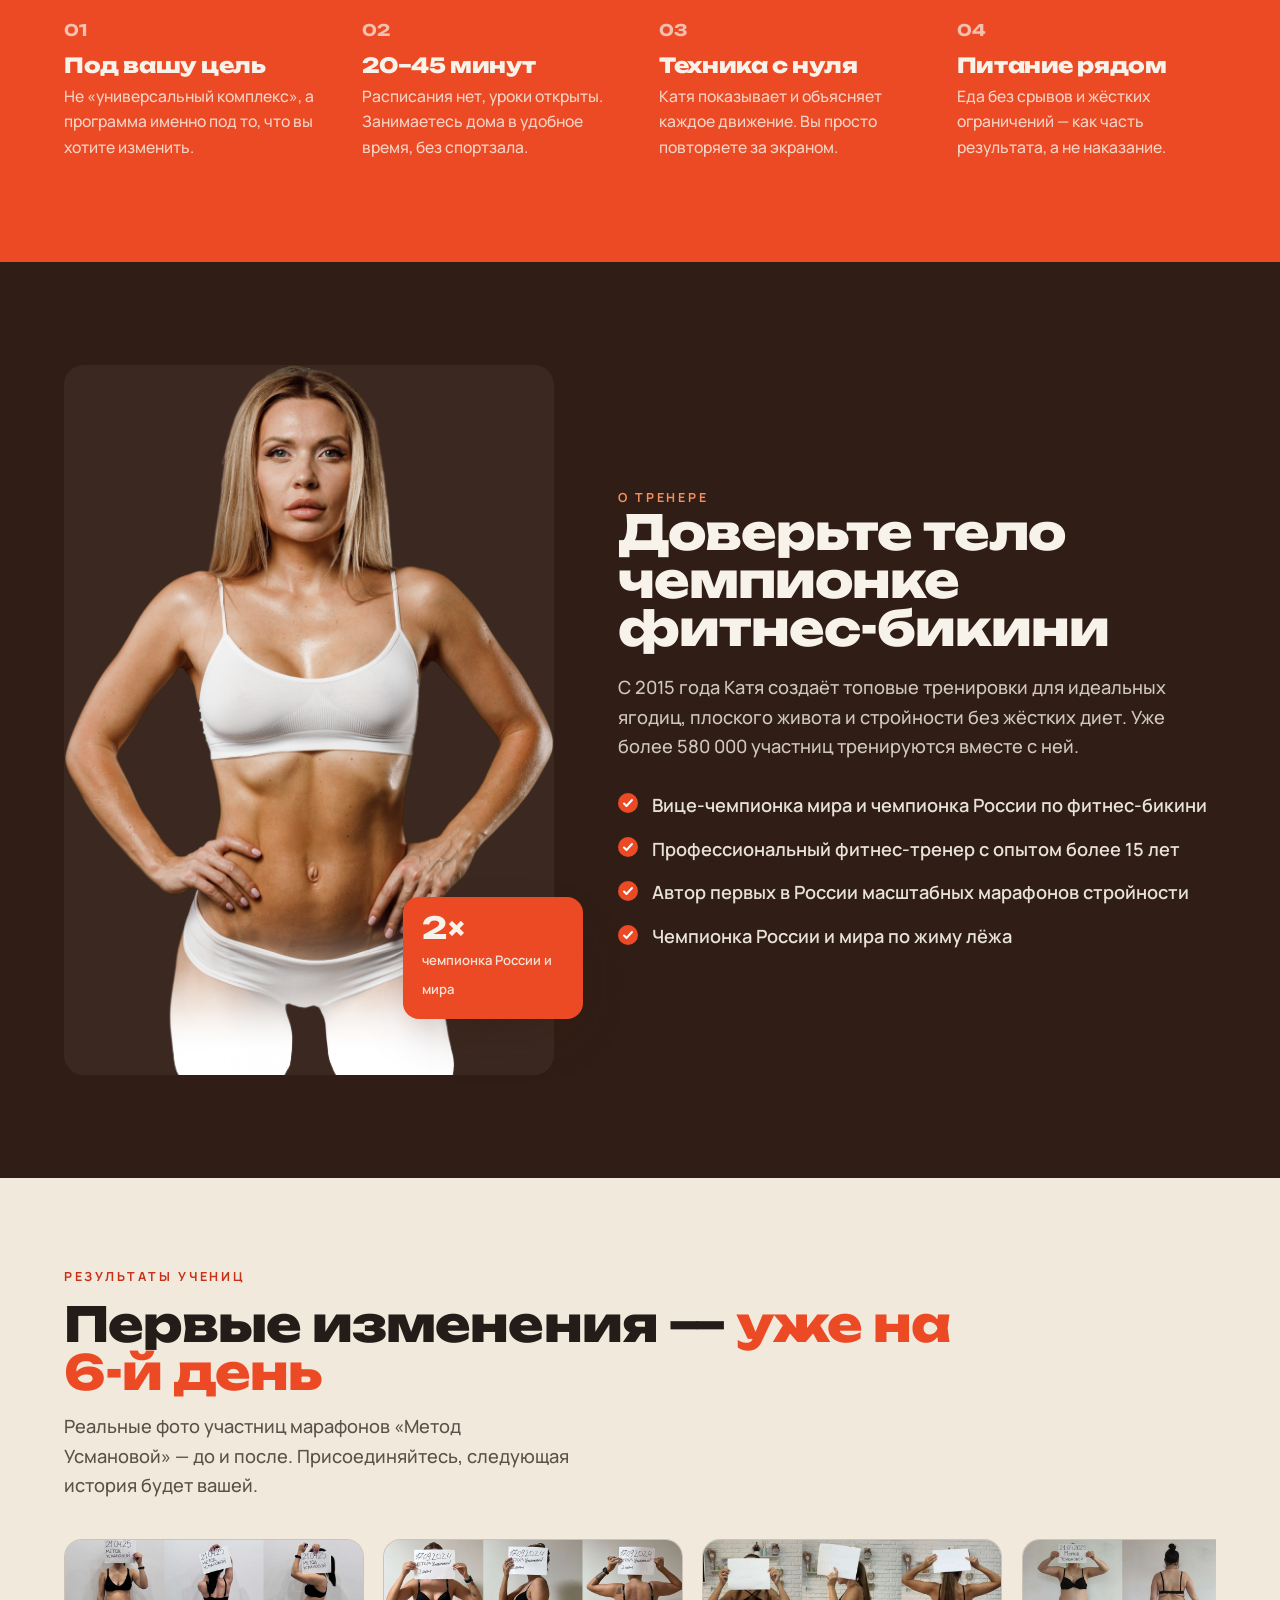
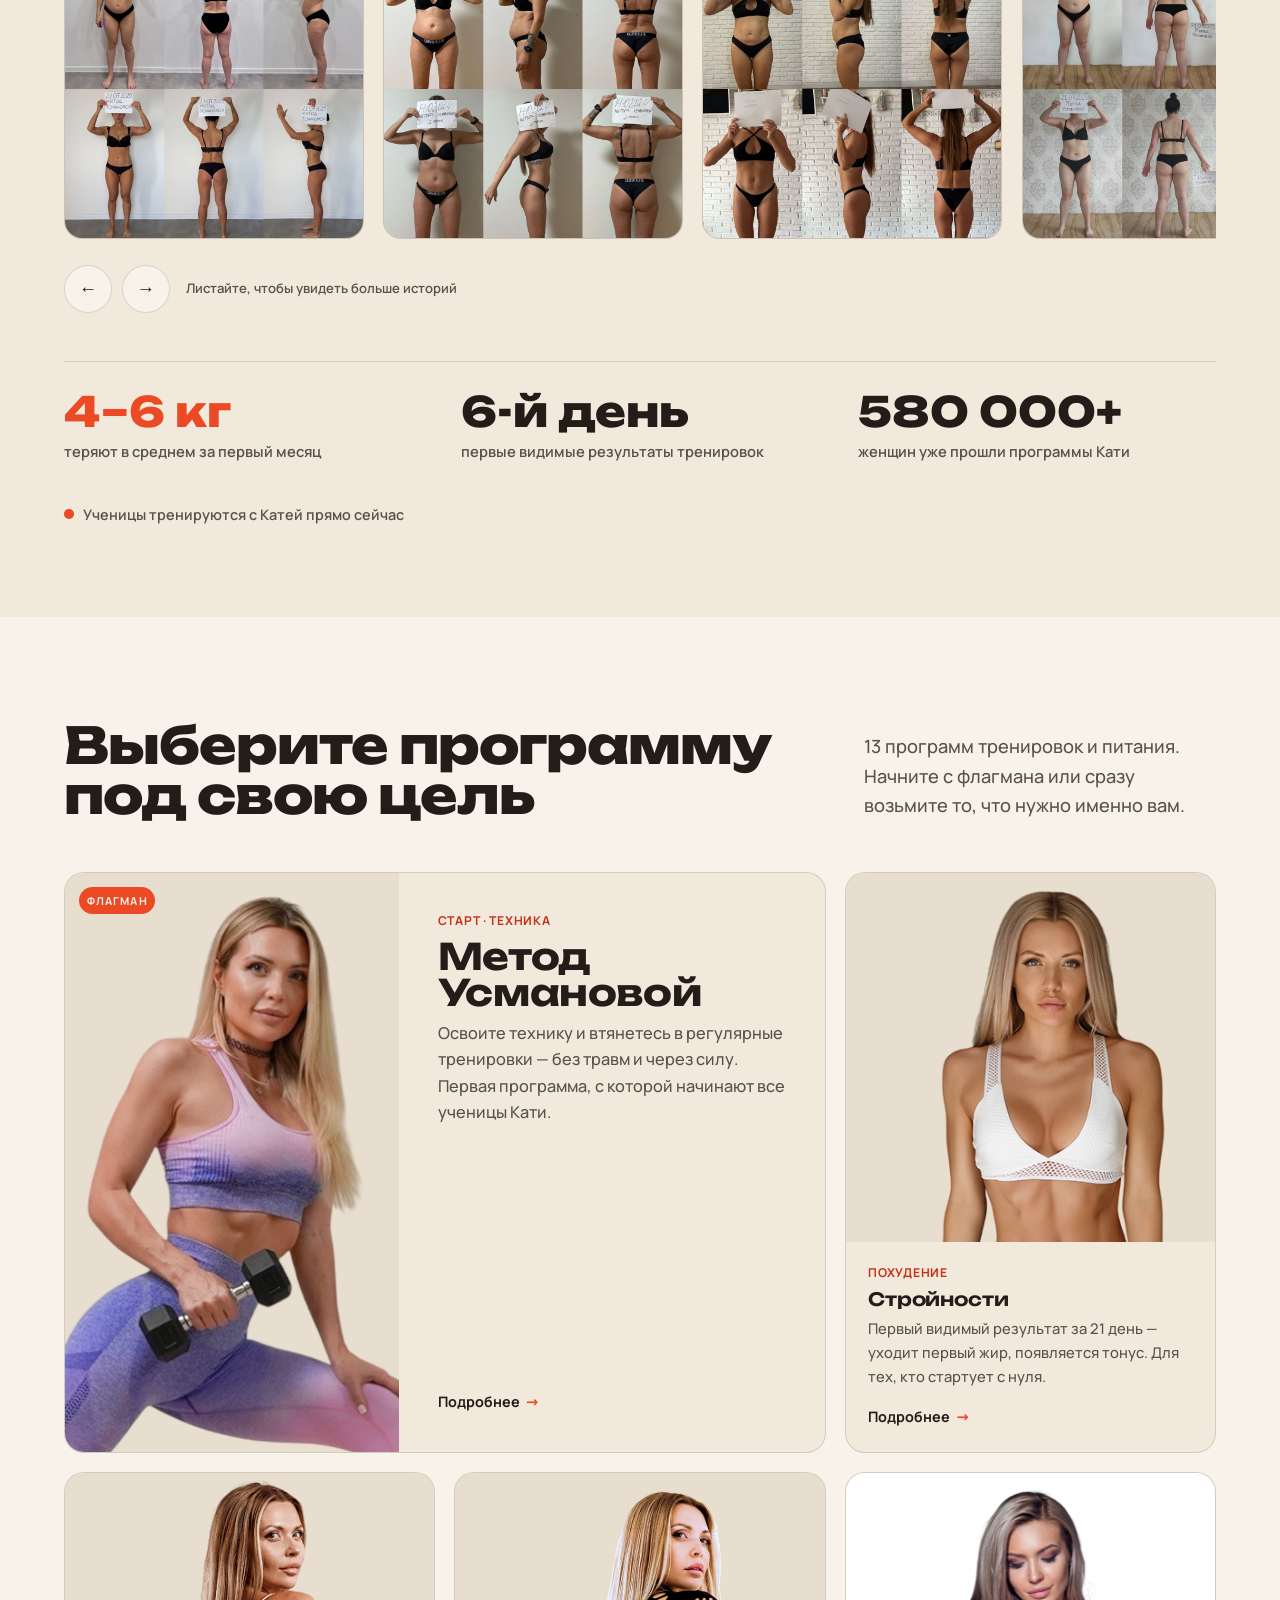
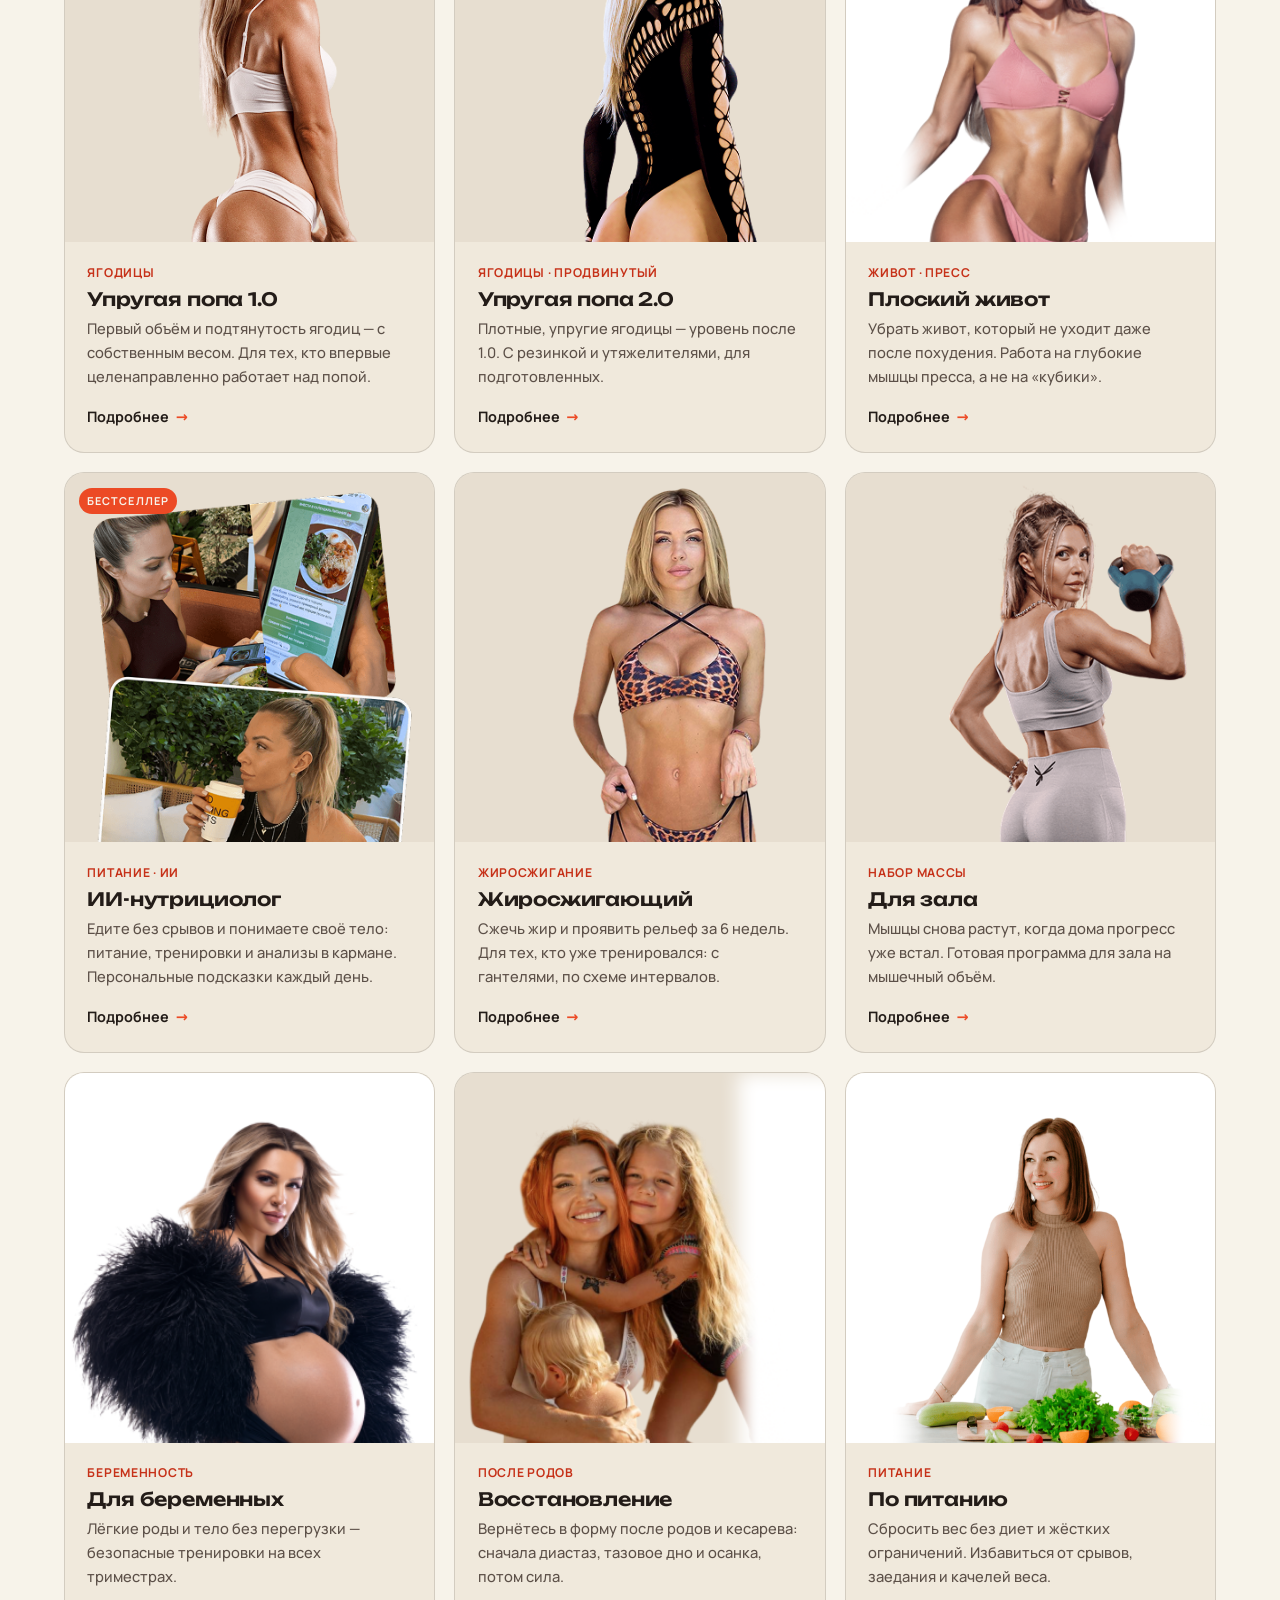
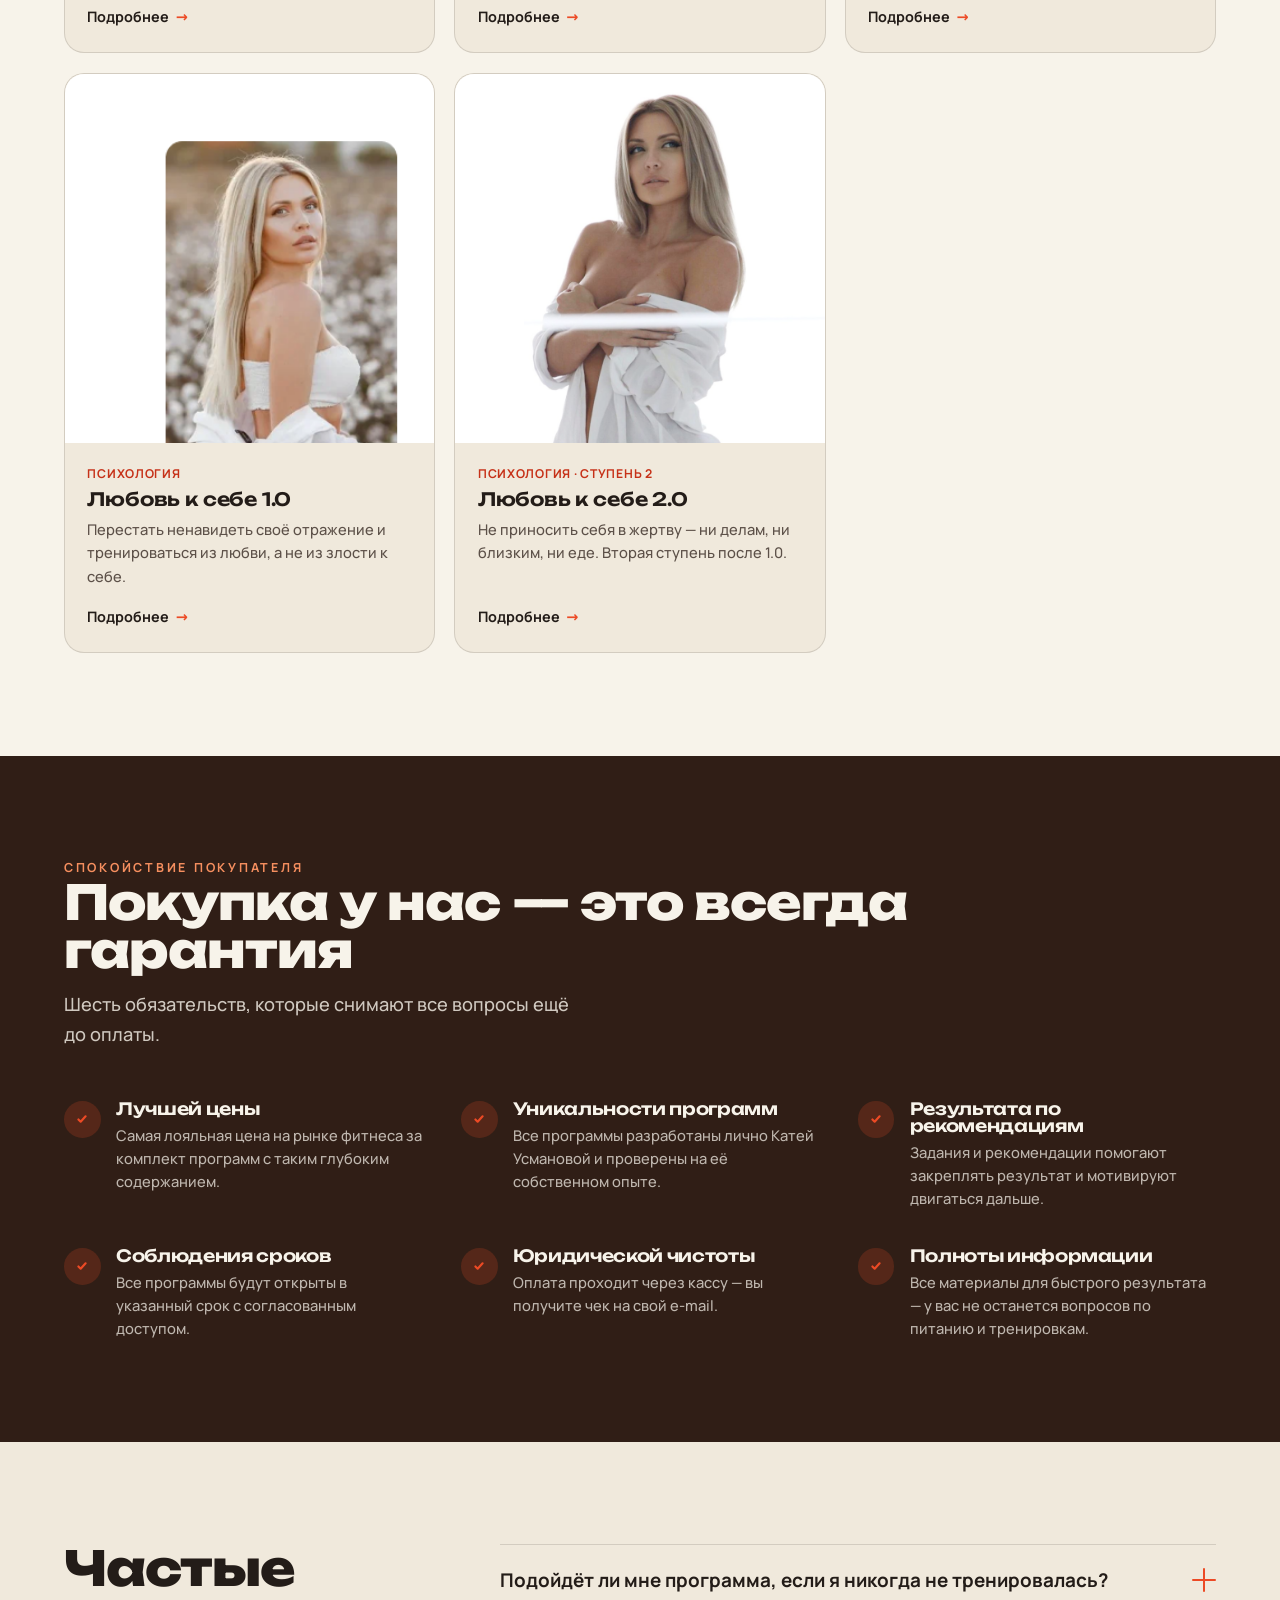
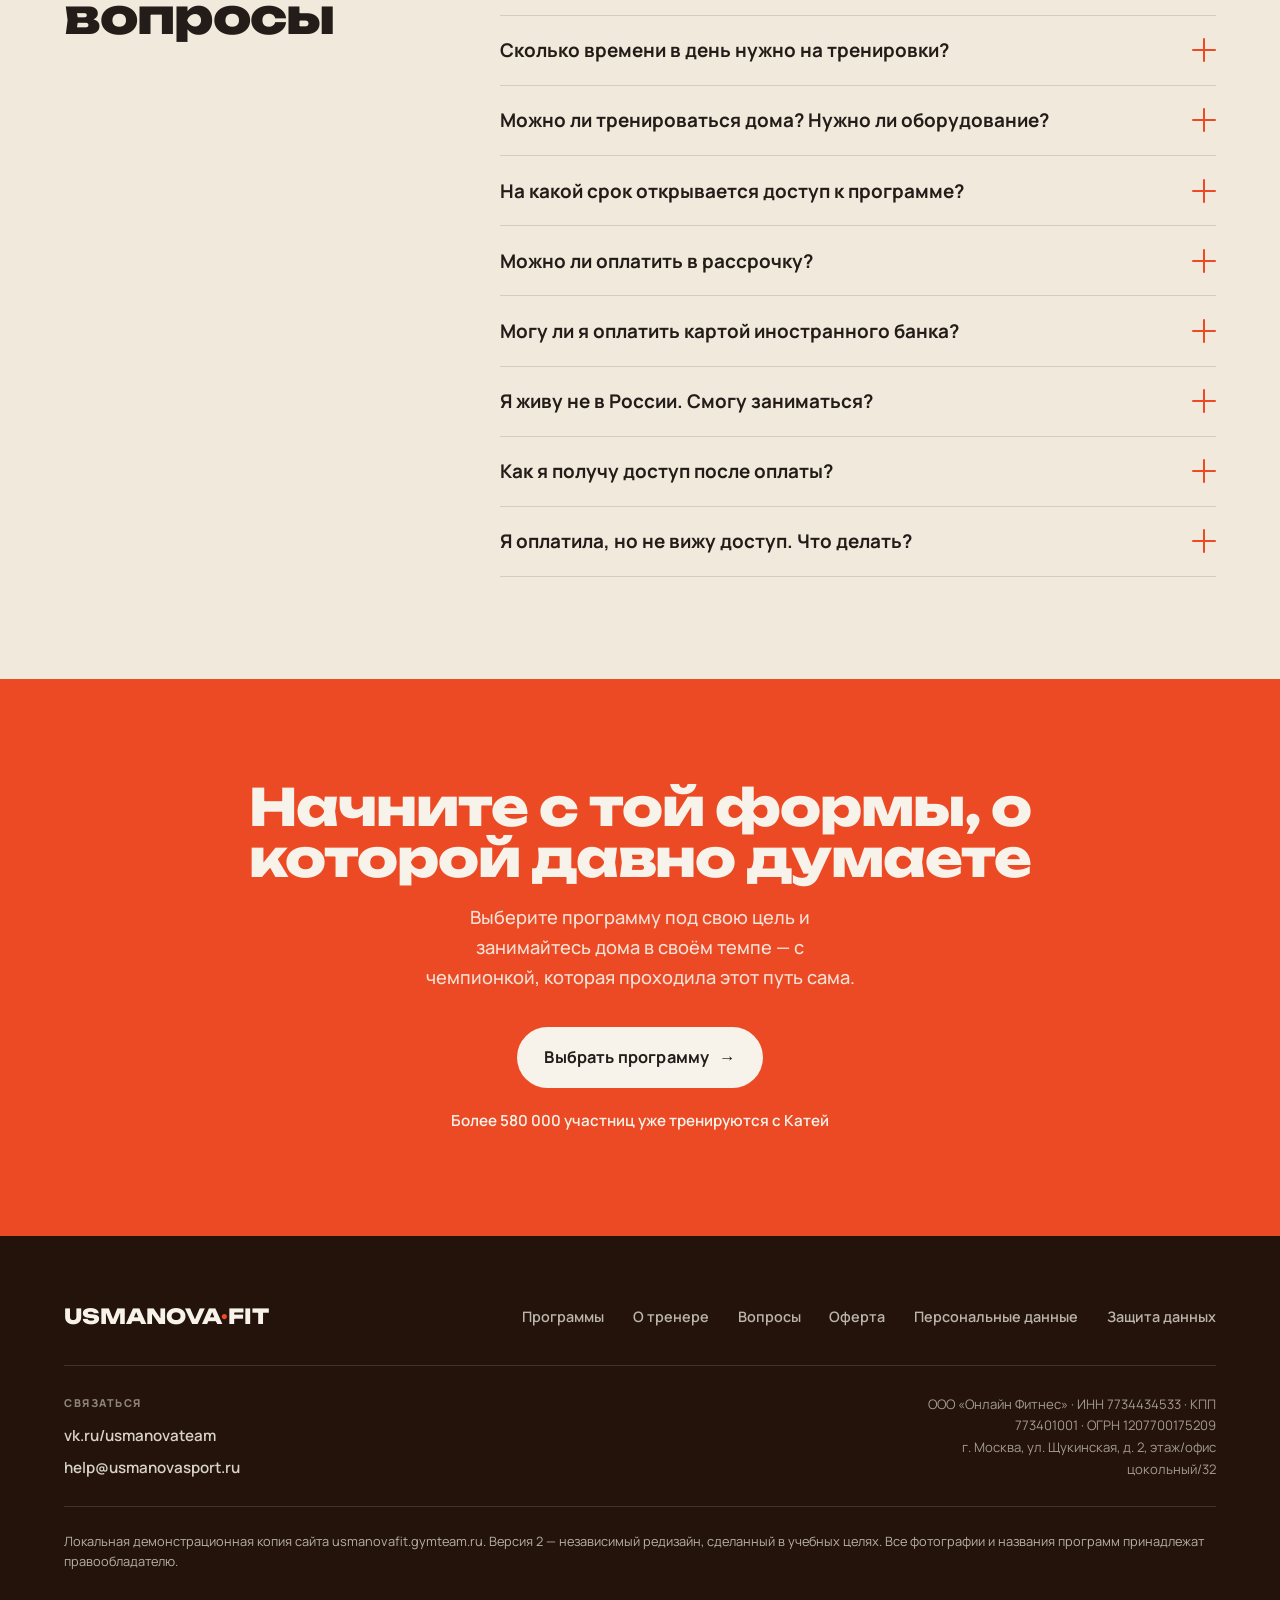
==== commit d0258419: "Add real before/after student-results carousel to V2 The original had a dynamically-loaded results g" ====
--- a/site/mainpage-v2.html
+++ b/site/mainpage-v2.html
@@ -98,7 +98,29 @@
   <div class="wrap">
     <p class="eyebrow rv">Результаты учениц</p>
     <h2 class="results__title rv">Первые изменения — <span class="flame">уже на 6-й день</span></h2>
-    <p class="results__lead rv rv-d1">Реальные истории и цифры. Присоединяйтесь — следующая история будет вашей.</p>
+    <p class="results__lead rv rv-d1">Реальные фото участниц марафонов «Метод Усмановой» — до и после. Присоединяйтесь, следующая история будет вашей.</p>
+    <div class="carousel rv rv-d1" id="results-carousel">
+      <div class="carousel__track">
+        <figure class="carousel__slide"><img src="fixed_assets/results/r01.jpg" alt="Результат ученицы: до и после по «Методу Усмановой»" loading="lazy"></figure>
+        <figure class="carousel__slide"><img src="fixed_assets/results/r02.jpg" alt="Результат ученицы: до и после по «Методу Усмановой»" loading="lazy"></figure>
+        <figure class="carousel__slide"><img src="fixed_assets/results/r03.jpg" alt="Результат ученицы: до и после по «Методу Усмановой»" loading="lazy"></figure>
+        <figure class="carousel__slide"><img src="fixed_assets/results/r04.jpg" alt="Результат ученицы: до и после по «Методу Усмановой»" loading="lazy"></figure>
+        <figure class="carousel__slide"><img src="fixed_assets/results/r05.jpg" alt="Результат ученицы: до и после по «Методу Усмановой»" loading="lazy"></figure>
+        <figure class="carousel__slide"><img src="fixed_assets/results/r06.jpg" alt="Результат ученицы: до и после по «Методу Усмановой»" loading="lazy"></figure>
+        <figure class="carousel__slide"><img src="fixed_assets/results/r07.jpg" alt="Результат ученицы: до и после по «Методу Усмановой»" loading="lazy"></figure>
+        <figure class="carousel__slide"><img src="fixed_assets/results/r08.jpg" alt="Результат ученицы: до и после по «Методу Усмановой»" loading="lazy"></figure>
+        <figure class="carousel__slide"><img src="fixed_assets/results/r09.jpg" alt="Результат ученицы: до и после по «Методу Усмановой»" loading="lazy"></figure>
+        <figure class="carousel__slide"><img src="fixed_assets/results/r10.jpg" alt="Результат ученицы: до и после по «Методу Усмановой»" loading="lazy"></figure>
+        <figure class="carousel__slide"><img src="fixed_assets/results/r11.jpg" alt="Результат ученицы: до и после по «Методу Усмановой»" loading="lazy"></figure>
+        <figure class="carousel__slide"><img src="fixed_assets/results/r12.jpg" alt="Результат ученицы: до и после по «Методу Усмановой»" loading="lazy"></figure>
+        <figure class="carousel__slide"><img src="fixed_assets/results/r13.jpg" alt="Результат ученицы: до и после по «Методу Усмановой»" loading="lazy"></figure>
+      </div>
+      <div class="carousel__nav">
+        <button class="carousel__btn" type="button" data-dir="-1" aria-label="Назад">←</button>
+        <button class="carousel__btn" type="button" data-dir="1" aria-label="Вперёд">→</button>
+        <span class="carousel__hint">Листайте, чтобы увидеть больше историй</span>
+      </div>
+    </div>
     <div class="results__row">
       <div class="rstat rv"><div class="rstat__n flame">4–6 кг</div><div class="rstat__l">теряют в среднем за первый месяц</div></div>
       <div class="rstat rv rv-d1"><div class="rstat__n">6-й день</div><div class="rstat__l">первые видимые результаты тренировок</div></div>
--- a/site/assets/v2/style.css
+++ b/site/assets/v2/style.css
@@ -407,3 +407,20 @@
 .foot__col a:hover{color:var(--bone)}
 .foot__company{font-size:.82rem; color:oklch(0.965 0.013 85 / .6); line-height:1.65; max-width:42ch; text-align:right}
 @media(max-width:600px){ .foot__company{text-align:left} .foot__contacts{gap:1.4rem} }
+
+/* ================= RESULTS CAROUSEL ================= */
+.carousel{margin-top:clamp(1.8rem,3vw,2.6rem); position:relative}
+.carousel__track{display:flex; gap:clamp(.8rem,1.5vw,1.2rem); overflow-x:auto;
+  scroll-snap-type:x mandatory; scroll-behavior:smooth; padding-bottom:.4rem;
+  scrollbar-width:none; -ms-overflow-style:none}
+.carousel__track::-webkit-scrollbar{display:none}
+.carousel__slide{flex:0 0 auto; width:min(80vw,300px); scroll-snap-align:start; margin:0;
+  border-radius:18px; overflow:hidden; background:var(--bone-3); border:1px solid var(--line)}
+.carousel__slide img{width:100%; aspect-ratio:1/1; object-fit:cover; display:block}
+.carousel__nav{display:flex; gap:.6rem; margin-top:1.2rem; align-items:center}
+.carousel__btn{width:3rem; height:3rem; border-radius:50%; border:1.5px solid var(--line);
+  background:var(--bone); color:var(--ink); cursor:pointer; font-size:1.15rem; flex:none;
+  display:flex; align-items:center; justify-content:center;
+  transition:background-color .2s, color .2s, border-color .2s, transform .5s cubic-bezier(.16,1,.3,1)}
+.carousel__btn:hover{background:var(--flame); color:var(--bone); border-color:var(--flame); transform:translateY(-2px)}
+.carousel__hint{font-size:.82rem; color:var(--ink-soft); font-weight:600; margin-left:.4rem}
